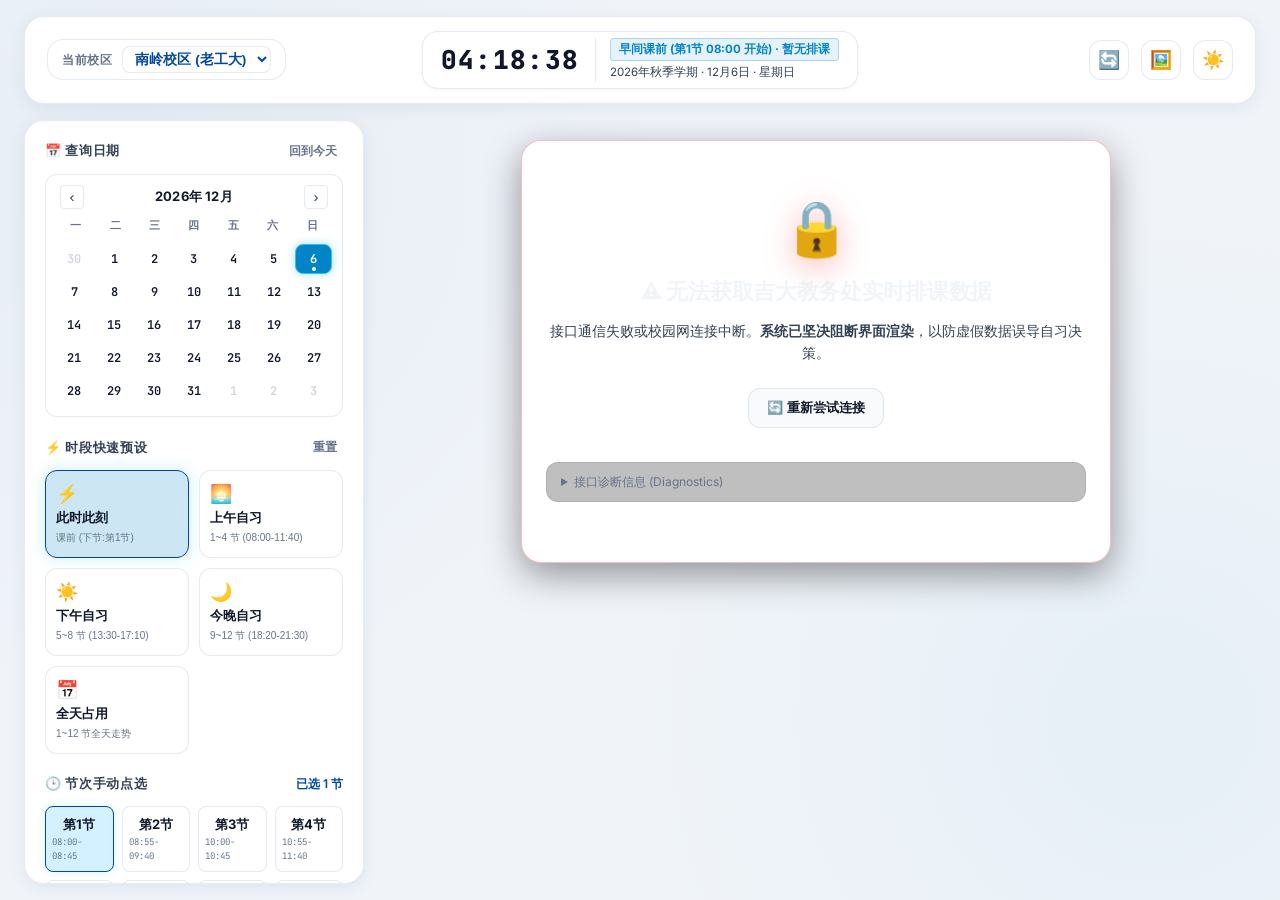
==== dashboard/index.html @ bcf11840 "fix(dashboard): streamline login flow to single action button with cookie preset and auth callback" ====
<!DOCTYPE html>
<html lang="zh-CN">

<head>
  <meta charset="UTF-8">
  <meta name="viewport" content="width=device-width, initial-scale=1.0">
  <title>吉大自习直达仪表盘 - need_more_jlu</title>
  <link rel="stylesheet" href="dashboard.css">
  <link rel="preconnect" href="https://fonts.googleapis.com">
  <link rel="preconnect" href="https://fonts.gstatic.com" crossorigin>
  <link
    href="https://fonts.googleapis.com/css2?family=Inter:wght@400;500;600;700;800&family=JetBrains+Mono:wght@400;600&display=swap"
    rel="stylesheet">
</head>

<body class="theme-light">
  <!-- Dedicated Wallpaper Background Layer for Independent Opacity Control -->
  <div id="wallpaperBgLayer" class="wallpaper-bg-layer" style="display: none;"></div>

  <div id="app" class="dashboard-container">
    <!-- Top Navigation Header: Campus, Time, Sync, Theme -->
    <header class="dash-header">
      <div class="header-left">
        <!-- Dynamic Campus Selector -->
        <div class="campus-selector-box" title="切换查询校区">
          <span class="selector-label">当前校区</span>
          <select id="campusSelect" class="campus-select">
            <option value="02">南岭校区 (工科)</option>
          </select>
        </div>
      </div>

      <!-- Center Cockpit: Enlarged System Time to Seconds -->
      <div class="header-center">
        <div class="time-perception-card" id="timePerceptionCard">
          <div class="time-clock-row">
            <span class="live-clock" id="liveClock">--:--:--</span>
            <div class="time-status-col">
              <div class="current-slot-badge" id="currentSlotBadge">当前节次：--</div>
              <div class="time-sub" id="timeMeta">--</div>
            </div>
          </div>
        </div>
      </div>

      <div class="header-right">
        <button id="syncDataBtn" class="btn-icon" title="重新获取教务处排课数据">
          <span class="sync-icon">🔄</span>
        </button>

        <button id="wallpaperBtn" class="btn-icon" title="自定义仪表盘背景壁纸">
          <span class="wallpaper-icon">🖼️</span>
        </button>

        <button id="themeToggleBtn" class="btn-icon" title="切换深色/浅色模式">
          <span class="theme-icon">☀️</span>
        </button>
      </div>
    </header>

    <!-- Main Workspace Layout -->
    <div class="dash-layout">
      <!-- Left / Top Control Panel: Presets & Filters -->
      <aside class="control-panel">
        <!-- Directly Expanded Inline Calendar (Zero-click popup, direct selection) -->
        <div class="panel-section">
          <div class="section-title-row">
            <span class="section-title">📅 查询日期</span>
            <button class="btn-text" id="calendarTodayBtn">回到今天</button>
          </div>
          <div class="inline-calendar" id="inlineCalendar">
            <div class="cal-nav-row">
              <button class="cal-nav-btn" id="calPrevMonthBtn" title="上一月">‹</button>
              <span class="cal-month-label" id="calMonthLabel">2026年 9月</span>
              <button class="cal-nav-btn" id="calNextMonthBtn" title="下一月">›</button>
            </div>
            <div class="cal-weekdays">
              <span>一</span><span>二</span><span>三</span><span>四</span><span>五</span><span>六</span><span>日</span>
            </div>
            <div class="cal-days-grid" id="calDaysGrid">
              <!-- Dynamically populated 1-click date cells -->
            </div>
          </div>
          <input type="hidden" id="queryDateInput">
        </div>

        <div class="panel-section">
          <div class="section-title-row">
            <span class="section-title">⚡ 时段快速预设</span>
            <button class="btn-text" id="resetFiltersBtn">重置</button>
          </div>
          <div class="preset-grid">
            <button class="preset-btn active" data-preset="now" id="presetNowBtn">
              <span class="p-icon">⚡</span>
              <span class="p-text">此时此刻</span>
              <span class="p-hint" id="presetNowHint">当前节次</span>
            </button>
            <button class="preset-btn" data-preset="morning">
              <span class="p-icon">🌅</span>
              <span class="p-text">上午自习</span>
              <span class="p-hint">1~4 节 (08:00-11:40)</span>
            </button>
            <button class="preset-btn" data-preset="afternoon">
              <span class="p-icon">☀️</span>
              <span class="p-text">下午自习</span>
              <span class="p-hint">5~8 节 (13:30-17:10)</span>
            </button>
            <button class="preset-btn" data-preset="evening">
              <span class="p-icon">🌙</span>
              <span class="p-text">今晚自习</span>
              <span class="p-hint">9~12 节 (18:20-21:30)</span>
            </button>
            <button class="preset-btn" data-preset="all">
              <span class="p-icon">📅</span>
              <span class="p-text">全天占用</span>
              <span class="p-hint">1~12 节全天走势</span>
            </button>
          </div>
        </div>

        <!-- 1~12 Session Multi-Select Matrix -->
        <div class="panel-section">
          <div class="section-title-row">
            <span class="section-title">🕒 节次手动点选</span>
            <span class="section-tip" id="selectedSlotsCount">已选 1 节</span>
          </div>
          <div class="slots-matrix" id="slotsMatrix">
            <!-- Dynamically populated 1~12 slots -->
          </div>
        </div>

        <!-- Filters & Preferences -->
        <div class="panel-section">
          <div class="section-title">🏫 教室类型筛选</div>
          <div class="filter-toggles">
            <label class="toggle-control">
              <input type="checkbox" id="typeSmallToggle" checked>
              <span class="toggle-slider"></span>
              <span class="toggle-label">小教室 (30人以下)</span>
            </label>
            <label class="toggle-control">
              <input type="checkbox" id="typeMediumToggle" checked>
              <span class="toggle-slider"></span>
              <span class="toggle-label">中教室 (30~80人)</span>
            </label>
            <label class="toggle-control">
              <input type="checkbox" id="typeLargeToggle" checked>
              <span class="toggle-slider"></span>
              <span class="toggle-label">大教室 (80人以上)</span>
            </label>
            <label class="toggle-control">
              <input type="checkbox" id="typeSpecialToggle">
              <span class="toggle-slider"></span>
              <span class="toggle-label">特殊教室 (实验室等)</span>
            </label>
          </div>
        </div>

        <!-- Legend -->
        <div class="panel-section legend-section">
          <div class="section-title">🎨 座舱状态图例</div>
          <div class="legend-items">
            <div class="legend-item"><span class="legend-dot status-free"></span> <strong>所选全空 (安心长坐)</strong></div>
            <div class="legend-item"><span class="legend-dot status-partial"></span> <strong>部分空/中途有课 (需留意)</strong>
            </div>
            <div class="legend-item"><span class="legend-dot status-busy"></span> <strong>全占满 (无空位)</strong></div>
            <div class="legend-item"><span class="legend-dot status-closed"></span> <strong>封闭场地/机房</strong></div>
          </div>
        </div>
      </aside>

      <!-- Right Main Content: Macro Overview & Floor Cabin Layout -->
      <main class="main-content">
        <!-- Real Data Loading Panel -->
        <div id="realDataLoadingPanel" class="real-data-loading-panel" style="display: none;">
          <div class="dash-spinner"></div>
          <div class="loading-text-main">正在直连吉大教务处 (cxkxjs.do) 获取实时空闲排课...</div>
          <div class="loading-text-sub">恪守 100% 真实教务源原则 · 绝不使用虚假模拟数据</div>
        </div>

        <!-- Barrier Panel (Shown when unauthenticated or network error) -->
        <div id="realDataBarrierPanel" class="real-data-barrier-panel" style="display: none;">
          <div class="barrier-icon-large">🔒</div>
          <h2 class="barrier-title" id="barrierTitle">未连接至吉大教务服务</h2>
          <p class="barrier-subtitle" id="barrierSubtitle">
            无法拉取教务实时排课。
          </p>

          <!-- WeChat QR Fast Login Box -->
          <div class="barrier-qr-container" id="barrierQrContainer" style="display: none;">
            <div class="qr-card-header">
              <span class="qr-card-badge">⚡ 智慧吉大 · 微信扫码一键登录</span>
            </div>
            <div class="qr-status-indicator" id="qrStatusIndicator">
              <span class="qr-status-dot pulse"></span>
              <span class="qr-status-text" id="qrStatusText">正在等待微信扫码确认... 扫码完成后将自动关闭并刷新仪表盘</span>
            </div>
          </div>

          <div class="barrier-actions-row">
            <button class="btn-login-webvpn" id="btnToggleEmbeddedQr">
              📱 微信扫码一键登录 (扫完自动刷新)
            </button>
            <button class="btn-retry-real-fetch" id="btnRetryRealFetch" style="display: none;">
              🔄 重新尝试连接
            </button>
          </div>
          <div class="barrier-diagnostics-box">
            <details>
              <summary>接口诊断信息 (Diagnostics)</summary>
              <pre id="barrierDiagnosticsText">等待连接...</pre>
            </details>
          </div>
        </div>

        <!-- Real Data Content Area -->
        <div id="realDataContentArea" style="display: none;">
          <!-- Building Macro Overview -->
          <section class="macro-section">
            <div class="macro-header">
              <h2 class="macro-title">🏢 教学楼占用概览</h2>
              <div class="macro-summary" id="macroCampusSummary">正在计算教学楼空闲率...</div>
            </div>
            <div class="building-cards-grid" id="buildingCardsGrid">
              <!-- Dynamically injected building cards -->
            </div>
          </section>

          <!-- Micro Floor Cabin View (Like Movie Theater / Flight Seat Map) -->
          <section class="micro-section">
            <div class="cabin-header">
              <div class="cabin-title-box">
                <h2 class="cabin-title" id="currentBuildingTitle">逸夫楼</h2>
                <span class="cabin-subtitle" id="currentBuildingSub">楼层选座舱位热力图</span>
              </div>
              <div class="cabin-count-badge" id="activeRoomsCountBadge">共 -- 间可用</div>
            </div>

            <!-- Floor by Floor Seat Cabin Grid -->
            <div class="cabin-floors-container" id="cabinFloorsContainer">
              <!-- Dynamically rendered floors from highest down to 1F -->
            </div>
          </section>
        </div>
      </main>
    </div>

    <!-- Live Interactive Tooltip / Detail Modal -->
    <div id="roomHoverCard" class="room-hover-card" style="display: none;">
      <div class="card-arrow"></div>
      <div class="card-inner">
        <div class="card-header">
          <div class="card-room-title" id="hoverRoomName">逸夫 201</div>
          <span class="card-room-badge" id="hoverRoomType">普通教室 · 60座</span>
        </div>
        <div class="card-status-banner" id="hoverStatusBanner">
          <span class="status-icon" id="hoverStatusIcon">🟢</span>
          <span class="status-text" id="hoverStatusText">当前时段空闲</span>
        </div>

        <!-- 1~12 Slots Timeline Hot Bar (Segmented Morning / Afternoon / Evening) -->
        <div class="card-timeline-box">
          <div class="timeline-title">全天排课走势 · 早 (1~4) 午 (5~8) 晚 (9~12)</div>
          <div class="timeline-bar" id="hoverTimelineBar">
            <!-- 12 slot cells -->
          </div>
          <div class="timeline-labels">
            <span>上午 1-4</span>
            <span>下午 5-8</span>
            <span>晚上 9-12</span>
          </div>
        </div>

        <!-- Real Schedule Details Summary -->
        <div class="card-schedule-summary" id="hoverScheduleSummary">
          全天 12 节均空闲无课
        </div>
      </div>
    </div>
    <!-- Data Source & Sync Modal -->
    <div id="syncModal" class="sync-modal-overlay" style="display: none;">
      <div class="sync-modal-card">
        <div class="sync-modal-header">
          <div class="sync-modal-title">🔄 教务系统真实数据源与同步机制</div>
          <button class="btn-close-modal" id="closeSyncModalBtn">✕</button>
        </div>
        <div class="sync-modal-body">
          <div class="sync-status-indicator">
            <span class="sync-status-dot"></span>
            <span class="sync-status-text" id="syncStatusText">当前运行模式：本地高保真自洽数据引擎（南岭全天排课仿真）</span>
          </div>

          <div class="sync-explainer-card">
            <h4>💡 真实排课数据如何获取与落地？</h4>
            <ol class="sync-steps-list">
              <li>
                <strong>数据源头</strong>：吉林大学教务一体化服务平台（金智 EMAP 教学系统 <code>jwapp.jlu.edu.cn/jwapp/sys/kxjas/</code>）；
              </li>
              <li>
                <strong>无感静默获取（推荐）</strong>：学生平时登录过 WebVPN，扩展在后台利用已有的 Cookie 会话，直接向教务处的 <code>queryKxjasByDate.do</code>
                接口拉取本周各楼排课 JSON；
              </li>
              <li>
                <strong>本地持久化离线秒开</strong>：全校课表一周变动极小，数据同步一次后存入 <code>chrome.storage.local</code>，后续使用 <strong>0
                  延迟瞬间直出</strong>，不吃校网带宽；
              </li>
              <li>
                <strong>数据纯白纸黑字高可信</strong>：没有算法黑盒干预，直接根据教务处节次布尔值计算“连坐安全感指数”。
              </li>
            </ol>
          </div>

          <div class="sync-actions-row">
            <button class="btn-sync-action" id="btnTriggerSync">
              ⚡ 尝试连接 WebVPN 教务接口同步
            </button>
            <span class="sync-hint-text">如未登录校园网/WebVPN，系统将自动回退至本地完整仿真库</span>
          </div>
        </div>
      </div>
    </div>

    <!-- Wallpaper Customization Modal -->
    <div id="wallpaperModal" class="sync-modal-overlay" style="display: none;">
      <div class="wallpaper-modal-card">
        <div class="sync-modal-header">
          <div class="sync-modal-title">🖼️ 自定义仪表盘背景壁纸</div>
          <button class="btn-close-modal" id="closeWallpaperModalBtn">✕</button>
        </div>
        <div class="wallpaper-modal-body">
          <div class="wallpaper-modal-tabs">
            <button class="wp-tab-btn active" id="tabBtnLocal" data-tab="local">📁 本地图片</button>
            <button class="wp-tab-btn" id="tabBtnUrl" data-tab="url">🌐 网络图片</button>
            <button class="wp-tab-btn" id="tabBtnPresets" data-tab="presets">🎨 原生预设</button>
          </div>

          <!-- Local Tab -->
          <div class="wp-tab-content" id="wpTabLocal">
            <div class="wp-dropzone" id="wpDropzone">
              <div class="wp-dropzone-inner">
                <span class="wp-dropzone-icon">📷</span>
                <p class="wp-dropzone-title">点击选择本地壁纸图片，或直接拖拽到此处</p>
                <span class="wp-dropzone-hint">支持 JPG、PNG、WEBP 高清本地壁纸（自动本地优化）</span>
              </div>
              <input type="file" id="wpFileInput" accept="image/*" style="display: none;">
            </div>
          </div>

          <!-- URL Tab -->
          <div class="wp-tab-content" id="wpTabUrl" style="display: none;">
            <div class="wp-input-group">
              <input type="text" id="wpUrlInput" class="wp-text-input" placeholder="https://example.com/wallpaper.jpg">
              <button class="btn-secondary" id="btnPreviewUrl">预览</button>
            </div>
            <span class="wp-help-text">支持任意网络高清图片链接</span>
          </div>

          <!-- Presets Tab -->
          <div class="wp-tab-content" id="wpTabPresets" style="display: none;">
            <div class="wp-presets-grid">
              <div class="wp-preset-card active" data-preset="default">
                <div class="wp-preset-thumb preset-default-thumb"></div>
                <div class="wp-preset-name">原生暗夜微光 (默认)</div>
              </div>
              <div class="wp-preset-card" data-preset="light-clean">
                <div class="wp-preset-thumb preset-light-thumb"></div>
                <div class="wp-preset-name">现代素雅浅色</div>
              </div>
              <div class="wp-preset-card" data-preset="jlu-navy">
                <div class="wp-preset-thumb preset-navy-thumb"></div>
                <div class="wp-preset-name">经典吉大深蓝</div>
              </div>
            </div>
          </div>

          <!-- Preview Area -->
          <div class="wp-preview-section" id="wpPreviewSection" style="display: none;">
            <div class="wp-preview-header">
              <span>壁纸预览</span>
              <span class="wp-preview-info" id="wpPreviewInfo"></span>
            </div>
            <div class="wp-preview-container">
              <img id="wpPreviewImg" src="" alt="壁纸预览">
            </div>
          </div>

          <!-- Opacity & Visual Adjustment -->
          <div class="wp-sliders-section">
            <div class="wp-slider-row">
              <div class="wp-slider-label-row">
                <span class="wp-slider-label">🎨 界面面板不透明度</span>
                <span class="wp-slider-val" id="uiOpacityVal">85%</span>
              </div>
              <input type="range" id="uiOpacitySlider" min="20" max="100" step="2" value="85" class="wp-range-slider">
              <div class="wp-slider-hints-row">
                <span>半透明毛玻璃</span>
                <span>完全不透明</span>
              </div>
            </div>

            <div class="wp-slider-row">
              <div class="wp-slider-label-row">
                <span class="wp-slider-label">🖼️ 壁纸透明度 / 浓度</span>
                <span class="wp-slider-val" id="wpOpacityVal">90%</span>
              </div>
              <input type="range" id="wpOpacitySlider" min="10" max="100" step="2" value="90" class="wp-range-slider">
              <div class="wp-slider-hints-row">
                <span>微弱浅显</span>
                <span>清晰浓郁</span>
              </div>
            </div>
          </div>

          <!-- Actions -->
          <div class="wp-modal-actions">
            <button class="btn-text-danger" id="btnClearWallpaper">🗑️ 移除壁纸 (恢复默认)</button>
            <div style="display: flex; gap: 10px;">
              <button class="btn-secondary" id="btnCancelWallpaper">取消</button>
              <button class="btn-primary" id="btnSaveWallpaper">保存并应用</button>
            </div>
          </div>
        </div>
      </div>
    </div>
  </div>

  <script src="dashboard.js"></script>
</body>

</html>
---- dashboard/dashboard.css ----
/* ==========================================================================
   need_more_jlu - Study Classroom Dashboard Stylesheet
   Modern Glassmorphism, Space Cabin Visualization & Micro-Animations
   ========================================================================== */

:root {
  /* Color Tokens - Dark Mode (Default) */
  --bg-primary: #0b0f17;
  --bg-secondary: #131b2e;
  --bg-surface: rgba(23, 33, 56, 0.7);
  --bg-surface-hover: rgba(32, 45, 75, 0.85);
  --bg-panel: rgba(18, 26, 43, 0.85);
  
  --ui-opacity: 0.85;
  --wp-opacity: 0.90;

  --border-subtle: rgba(255, 255, 255, 0.08);
  --border-focus: #38bdf8;
  --border-glow: rgba(56, 189, 248, 0.35);

  --text-primary: #f1f5f9;
  --text-secondary: #94a3b8;
  --text-muted: #64748b;
  --text-highlight: #38bdf8;

  /* State Colors */
  --color-free: #10b981;        /* 🟢 Full free / safe */
  --color-free-bg: rgba(16, 185, 129, 0.15);
  --color-free-border: rgba(16, 185, 129, 0.4);
  --color-free-glow: rgba(16, 185, 129, 0.3);

  --color-partial: #f59e0b;     /* 🟡 Partially free / upcoming class */
  --color-partial-bg: rgba(245, 158, 11, 0.15);
  --color-partial-border: rgba(245, 158, 11, 0.45);
  --color-partial-glow: rgba(245, 158, 11, 0.3);

  --color-busy: #ef4444;        /* 🔴 Fully occupied */
  --color-busy-bg: rgba(239, 68, 68, 0.12);
  --color-busy-border: rgba(239, 68, 68, 0.35);

  --color-closed: #64748b;      /* ⚪ Closed / server room / lab */
  --color-closed-bg: rgba(100, 116, 139, 0.1);
  --color-closed-border: rgba(100, 116, 139, 0.25);

  --accent-cyan: #06b6d4;
  --accent-blue: #3b82f6;
  --accent-purple: #8b5cf6;
  --accent-gradient: linear-gradient(135deg, #0284c7 0%, #38bdf8 50%, #818cf8 100%);

  --radius-sm: 8px;
  --radius-md: 12px;
  --radius-lg: 16px;
  --radius-xl: 20px;

  --shadow-sm: 0 2px 8px rgba(0, 0, 0, 0.2);
  --shadow-md: 0 8px 24px rgba(0, 0, 0, 0.35);
  --shadow-glow: 0 0 20px var(--border-glow);

  --transition-fast: 0.18s cubic-bezier(0.4, 0, 0.2, 1);
  --transition-normal: 0.25s cubic-bezier(0.4, 0, 0.2, 1);
}

/* Light Mode Overrides (JLU Signature White & Blue Palette) */
body.theme-light {
  --bg-primary: #f0f4f9;
  --bg-secondary: #e2e8f0;
  --bg-surface: #ffffff;
  --bg-surface-hover: #f8fafc;
  --bg-panel: #ffffff;

  --border-subtle: rgba(0, 59, 122, 0.1);
  --border-focus: #00479d;
  --border-glow: rgba(0, 71, 157, 0.25);

  --text-primary: #0f172a;
  --text-secondary: #334155;
  --text-muted: #64748b;
  --text-highlight: #00479d;

  --color-free: #059669;
  --color-free-bg: #ecfdf5;
  --color-free-border: #a7f3d0;
  --color-free-glow: rgba(16, 185, 129, 0.2);

  --color-partial: #d97706;
  --color-partial-bg: #fffbeb;
  --color-partial-border: #fde68a;
  --color-partial-glow: rgba(245, 158, 11, 0.2);

  --color-busy: #dc2626;
  --color-busy-bg: #fef2f2;
  --color-busy-border: #fecaca;

  --color-closed: #64748b;
  --color-closed-bg: #f1f5f9;
  --color-closed-border: #cbd5e1;

  --shadow-sm: 0 1px 3px rgba(0, 59, 122, 0.05);
  --shadow-md: 0 4px 16px rgba(0, 59, 122, 0.08);

  background-image: 
    radial-gradient(circle at 10% 20%, rgba(0, 71, 157, 0.04) 0%, transparent 40%),
    radial-gradient(circle at 90% 80%, rgba(2, 132, 199, 0.04) 0%, transparent 40%);
}

/* Base Styles */
* {
  box-sizing: border-box;
  margin: 0;
  padding: 0;
}

body {
  font-family: 'Inter', -apple-system, BlinkMacSystemFont, "Segoe UI", Roboto, "Helvetica Neue", sans-serif;
  background-color: var(--bg-primary);
  color: var(--text-primary);
  line-height: 1.5;
  min-height: 100vh;
  overflow-x: hidden;
  background-image: 
    radial-gradient(circle at 10% 20%, rgba(56, 189, 248, 0.05) 0%, transparent 40%),
    radial-gradient(circle at 90% 80%, rgba(139, 92, 246, 0.05) 0%, transparent 40%);
  background-attachment: fixed;
}

/* App Container */
.dashboard-container {
  max-width: 1720px;
  margin: 0 auto;
  padding: 16px 24px;
  display: flex;
  flex-direction: column;
  gap: 16px;
  height: 100vh;
  overflow: hidden;
}

/* ==========================================================================
   Header Section
   ========================================================================== */
.dash-header {
  display: flex;
  justify-content: space-between;
  align-items: center;
  padding: 14px 22px;
  background: var(--bg-panel);
  backdrop-filter: blur(16px);
  -webkit-backdrop-filter: blur(16px);
  border: 1px solid var(--border-subtle);
  border-radius: var(--radius-xl);
  box-shadow: var(--shadow-md);
  flex-shrink: 0;
  z-index: 100;
}

.header-left {
  display: flex;
  align-items: center;
  gap: 28px;
  flex-wrap: wrap;
}

.brand-badge {
  display: flex;
  align-items: center;
  gap: 14px;
}

.brand-logo {
  font-size: 26px;
  padding: 10px 14px;
  background: var(--bg-surface);
  border: 1px solid var(--border-subtle);
  border-radius: var(--radius-md);
  box-shadow: var(--shadow-sm);
}

.brand-title {
  font-size: 20px;
  font-weight: 800;
  letter-spacing: -0.02em;
  background: var(--accent-gradient);
  -webkit-background-clip: text;
  -webkit-text-fill-color: transparent;
}

.brand-subtitle {
  display: block;
  font-size: 12px;
  color: var(--text-muted);
  font-weight: 500;
  margin-top: 2px;
}

/* Campus Selector Box */
.campus-selector-box {
  display: flex;
  align-items: center;
  gap: 10px;
  background: var(--bg-surface);
  padding: 6px 14px;
  border-radius: var(--radius-lg);
  border: 1px solid var(--border-subtle);
}

.selector-label {
  font-size: 12px;
  font-weight: 600;
  color: var(--text-muted);
  text-transform: uppercase;
  letter-spacing: 0.05em;
}

.dash-select {
  background: transparent;
  border: none;
  color: var(--text-primary);
  font-size: 14px;
  font-weight: 600;
  outline: none;
  cursor: pointer;
  padding: 4px 6px;
}

.dash-select option {
  background: var(--bg-secondary);
  color: var(--text-primary);
}

.campus-select {
  background: var(--bg-surface);
  border: 1px solid var(--border-subtle);
  border-radius: var(--radius-sm);
  color: var(--text-highlight);
  font-size: 13.5px;
  font-weight: 700;
  outline: none;
  cursor: pointer;
  padding: 4px 8px;
}

.campus-select option {
  background: var(--bg-panel);
  color: var(--text-primary);
  font-weight: 500;
}

.memory-tag {
  font-size: 11px;
  font-weight: 600;
  background: rgba(16, 185, 129, 0.2);
  color: var(--color-free);
  padding: 2px 8px;
  border-radius: 20px;
  border: 1px solid var(--color-free-border);
}

.header-left {
  display: flex;
  align-items: center;
  gap: 16px;
  flex: 1;
  justify-content: flex-start;
}

.header-center {
  display: flex;
  align-items: center;
  justify-content: center;
  flex: 2;
}

.header-right {
  display: flex;
  align-items: center;
  justify-content: flex-end;
  gap: 12px;
  flex: 1;
}

/* Enlarged Center Clock & Time Cockpit */
.time-perception-card {
  display: flex;
  align-items: center;
  justify-content: center;
  padding: 6px 18px;
  background: var(--bg-surface);
  border: 1px solid var(--border-subtle);
  border-radius: var(--radius-lg);
  box-shadow: var(--shadow-sm);
  transition: var(--transition-fast);
}

.time-clock-row {
  display: flex;
  align-items: center;
  gap: 16px;
}

.live-clock {
  font-family: 'JetBrains Mono', monospace;
  font-size: 26px;
  font-weight: 800;
  color: var(--text-primary);
  letter-spacing: 0.05em;
  line-height: 1;
  font-variant-numeric: tabular-nums;
  text-shadow: 0 1px 3px rgba(0, 0, 0, 0.15);
}

body.theme-light .live-clock {
  color: #0f172a;
  text-shadow: none;
}

.time-status-col {
  display: flex;
  flex-direction: column;
  justify-content: center;
  gap: 3px;
  border-left: 1px solid var(--border-subtle);
  padding-left: 14px;
}

.time-sub {
  font-size: 11.5px;
  color: var(--text-secondary);
  white-space: nowrap;
}

.current-slot-badge {
  font-size: 11.5px;
  font-weight: 700;
  color: var(--accent-cyan);
  background: rgba(6, 182, 212, 0.12);
  padding: 2px 8px;
  border-radius: 4px;
  border: 1px solid rgba(6, 182, 212, 0.25);
  white-space: nowrap;
  display: inline-block;
}

body.theme-light .current-slot-badge {
  color: #0284c7;
  background: rgba(2, 132, 199, 0.10);
  border-color: rgba(2, 132, 199, 0.25);
}

.btn-icon {
  background: var(--bg-surface);
  border: 1px solid var(--border-subtle);
  color: var(--text-primary);
  width: 40px;
  height: 40px;
  border-radius: var(--radius-md);
  display: flex;
  align-items: center;
  justify-content: center;
  cursor: pointer;
  font-size: 18px;
  transition: var(--transition-fast);
}

.btn-icon:hover {
  background: var(--bg-surface-hover);
  border-color: var(--border-focus);
  transform: translateY(-1px);
}

@media (max-width: 960px) {
  .dash-header {
    flex-wrap: wrap;
    gap: 12px;
  }
  .header-center {
    order: 3;
    width: 100%;
    flex: none;
  }
  .header-left,
  .header-right {
    flex: 1;
  }
}

/* ==========================================================================
   Dashboard Main Workspace Layout
   ========================================================================== */
.dash-layout {
  display: grid;
  grid-template-columns: 340px 1fr;
  gap: 20px;
  align-items: stretch;
  flex: 1;
  min-height: 0; /* Crucial: allows child containers to scroll */
}

@media (max-width: 1180px) {
  .dashboard-container {
    height: auto;
    overflow: visible;
  }
  .dash-layout {
    grid-template-columns: 1fr;
    height: auto;
  }
  .control-panel,
  .main-content {
    height: auto !important;
    overflow-y: visible !important;
  }
}

/* Control Panel (Left Sidebar) - Independent Scrolling */
.control-panel {
  background: var(--bg-panel);
  backdrop-filter: blur(16px);
  -webkit-backdrop-filter: blur(16px);
  border: 1px solid var(--border-subtle);
  border-radius: var(--radius-xl);
  padding: 20px;
  display: flex;
  flex-direction: column;
  gap: 20px;
  box-shadow: var(--shadow-md);
  height: 100%;
  overflow-y: auto;
}

/* Main Content Area - Independent Scrolling */
.main-content {
  height: 100%;
  overflow-y: auto;
  padding-right: 8px;
}

.panel-section {
  display: flex;
  flex-direction: column;
  gap: 12px;
}

.section-title-row {
  display: flex;
  justify-content: space-between;
  align-items: center;
}

.section-title {
  font-size: 13px;
  font-weight: 700;
  color: var(--text-secondary);
  text-transform: uppercase;
  letter-spacing: 0.05em;
}

.section-tip {
  font-size: 12px;
  color: var(--text-highlight);
  font-weight: 600;
}

.btn-text {
  background: transparent;
  border: none;
  color: var(--text-muted);
  font-size: 12px;
  font-weight: 600;
  cursor: pointer;
  padding: 2px 6px;
  border-radius: 4px;
}

.btn-text:hover {
  color: var(--text-primary);
  background: var(--bg-surface);
}

/* Directly Expanded Inline Calendar */
.inline-calendar {
  background: var(--bg-surface);
  border: 1px solid var(--border-subtle);
  border-radius: var(--radius-md);
  padding: 10px;
  display: flex;
  flex-direction: column;
  gap: 8px;
}

.cal-nav-row {
  display: flex;
  justify-content: space-between;
  align-items: center;
  padding: 0 4px;
}

.cal-month-label {
  font-size: 13px;
  font-weight: 700;
  color: var(--text-primary);
  letter-spacing: 0.2px;
}

.cal-nav-btn {
  background: transparent;
  border: 1px solid var(--border-subtle);
  color: var(--text-secondary);
  width: 24px;
  height: 24px;
  border-radius: 4px;
  display: flex;
  align-items: center;
  justify-content: center;
  cursor: pointer;
  font-size: 15px;
  line-height: 1;
  transition: var(--transition-fast);
}

.cal-nav-btn:hover {
  background: var(--bg-surface-hover);
  color: var(--text-primary);
  border-color: var(--border-focus);
}

.cal-weekdays {
  display: grid;
  grid-template-columns: repeat(7, 1fr);
  text-align: center;
  font-size: 11px;
  font-weight: 600;
  color: var(--text-muted);
  padding-bottom: 2px;
  border-bottom: 1px solid rgba(255, 255, 255, 0.05);
}

.cal-days-grid {
  display: grid;
  grid-template-columns: repeat(7, 1fr);
  gap: 3px;
}

.cal-day-cell {
  height: 30px;
  display: flex;
  align-items: center;
  justify-content: center;
  font-size: 12px;
  font-family: 'JetBrains Mono', monospace;
  font-weight: 600;
  border-radius: var(--radius-sm);
  color: var(--text-primary);
  cursor: pointer;
  transition: var(--transition-fast);
  border: 1px solid transparent;
  position: relative;
}

.cal-day-cell:hover {
  background: var(--bg-surface-hover);
  border-color: rgba(56, 189, 248, 0.4);
}

.cal-day-cell.other-month {
  color: var(--text-muted);
  opacity: 0.3;
}

.cal-day-cell.today {
  border-color: #38bdf8;
  font-weight: 700;
}

.cal-day-cell.today::after {
  content: '';
  position: absolute;
  bottom: 2px;
  width: 4px;
  height: 4px;
  background: #38bdf8;
  border-radius: 50%;
}

.cal-day-cell.active {
  background: #0284c7 !important;
  color: #ffffff !important;
  border-color: #38bdf8 !important;
  box-shadow: 0 0 10px rgba(56, 189, 248, 0.45);
  font-weight: 700;
}

.cal-day-cell.active::after {
  background: #ffffff;
}

/* Preset Buttons Grid */
.preset-grid {
  display: grid;
  grid-template-columns: 1fr 1fr;
  gap: 10px;
}

.preset-btn {
  background: var(--bg-surface);
  border: 1px solid var(--border-subtle);
  border-radius: var(--radius-md);
  padding: 12px 10px;
  display: flex;
  flex-direction: column;
  align-items: flex-start;
  gap: 4px;
  cursor: pointer;
  transition: var(--transition-fast);
  text-align: left;
}

.preset-btn:hover {
  background: var(--bg-surface-hover);
  border-color: rgba(56, 189, 248, 0.4);
  transform: translateY(-2px);
}

.preset-btn.active {
  background: rgba(2, 132, 199, 0.2);
  border-color: var(--border-focus);
  box-shadow: 0 0 16px rgba(56, 189, 248, 0.25);
}

.p-icon {
  font-size: 18px;
}

.p-text {
  font-size: 13px;
  font-weight: 700;
  color: var(--text-primary);
}

.p-hint {
  font-size: 10px;
  color: var(--text-muted);
  font-weight: 500;
}

/* 1~12 Slots Matrix */
.slots-matrix {
  display: grid;
  grid-template-columns: repeat(4, 1fr);
  gap: 8px;
}

.slot-capsule {
  background: var(--bg-surface);
  border: 1px solid var(--border-subtle);
  border-radius: var(--radius-sm);
  padding: 8px 6px;
  display: flex;
  flex-direction: column;
  align-items: center;
  cursor: pointer;
  transition: var(--transition-fast);
  user-select: none;
}

.slot-capsule:hover {
  border-color: var(--border-focus);
  background: var(--bg-surface-hover);
}

.slot-capsule.active {
  background: rgba(56, 189, 248, 0.22);
  border-color: var(--border-focus);
  box-shadow: 0 0 10px rgba(56, 189, 248, 0.2);
}

.slot-number {
  font-size: 13px;
  font-weight: 700;
  color: var(--text-primary);
}

.slot-time {
  font-family: 'JetBrains Mono', monospace;
  font-size: 9px;
  color: var(--text-muted);
  margin-top: 2px;
}

/* Filter Toggles */
.filter-toggles {
  display: flex;
  flex-direction: column;
  gap: 10px;
}

.toggle-control {
  display: flex;
  align-items: center;
  gap: 12px;
  cursor: pointer;
  padding: 8px 10px;
  background: var(--bg-surface);
  border: 1px solid var(--border-subtle);
  border-radius: var(--radius-md);
  transition: var(--transition-fast);
}

.toggle-control:hover {
  background: var(--bg-surface-hover);
}

.toggle-control input {
  display: none;
}

.toggle-slider {
  position: relative;
  width: 38px;
  height: 20px;
  background-color: rgba(100, 116, 139, 0.4);
  border-radius: 20px;
  transition: var(--transition-fast);
  flex-shrink: 0;
}

.toggle-slider::before {
  content: "";
  position: absolute;
  width: 14px;
  height: 14px;
  left: 3px;
  top: 3px;
  background-color: white;
  border-radius: 50%;
  transition: var(--transition-fast);
}

.toggle-control input:checked + .toggle-slider {
  background-color: var(--accent-cyan);
}

.toggle-control input:checked + .toggle-slider::before {
  transform: translateX(18px);
}

.toggle-label {
  font-size: 12px;
  font-weight: 600;
  color: var(--text-secondary);
}

/* Legend Section */
.legend-items {
  display: flex;
  flex-direction: column;
  gap: 8px;
  background: var(--bg-surface);
  padding: 12px;
  border-radius: var(--radius-md);
  border: 1px solid var(--border-subtle);
}

.legend-item {
  display: flex;
  align-items: center;
  gap: 10px;
  font-size: 12px;
  color: var(--text-secondary);
}

.legend-dot {
  width: 10px;
  height: 10px;
  border-radius: 50%;
  flex-shrink: 0;
}

.legend-dot.status-free {
  background: var(--color-free);
  box-shadow: 0 0 8px var(--color-free-glow);
}

.legend-dot.status-partial {
  background: var(--color-partial);
  box-shadow: 0 0 8px var(--color-partial-glow);
}

.legend-dot.status-busy {
  background: var(--color-busy);
}

.legend-dot.status-closed {
  background: var(--color-closed);
}

/* ==========================================================================
   Main Right Area: Macro Overview & Cabin Layout
   ========================================================================== */
.main-content {
  display: flex;
  flex-direction: column;
  gap: 26px;
}

/* Section 1: Macro Building Overview */
.macro-section {
  background: var(--bg-panel);
  backdrop-filter: blur(16px);
  -webkit-backdrop-filter: blur(16px);
  border: 1px solid var(--border-subtle);
  border-radius: var(--radius-xl);
  padding: 22px 26px;
  box-shadow: var(--shadow-md);
}

.macro-header {
  display: flex;
  justify-content: space-between;
  align-items: center;
  margin-bottom: 18px;
  flex-wrap: wrap;
  gap: 10px;
}

.macro-title {
  font-size: 16px;
  font-weight: 700;
  color: var(--text-primary);
  display: flex;
  align-items: center;
  gap: 8px;
}

.macro-summary {
  font-size: 13px;
  color: var(--text-muted);
  font-weight: 500;
}

.building-cards-grid {
  display: grid;
  grid-template-columns: repeat(auto-fill, minmax(220px, 1fr));
  gap: 14px;
}

.bldg-card {
  background: var(--bg-surface);
  border: 1px solid var(--border-subtle);
  border-radius: var(--radius-lg);
  padding: 16px;
  cursor: pointer;
  transition: var(--transition-normal);
  display: flex;
  flex-direction: column;
  gap: 12px;
  position: relative;
  overflow: hidden;
}

.bldg-card:hover {
  background: var(--bg-surface-hover);
  border-color: rgba(56, 189, 248, 0.4);
  transform: translateY(-2px);
  box-shadow: var(--shadow-glow);
}

.bldg-card.selected {
  border-color: var(--border-focus);
  background: rgba(2, 132, 199, 0.15);
  box-shadow: 0 0 20px rgba(56, 189, 248, 0.25);
}

.bldg-card-header {
  display: flex;
  justify-content: space-between;
  align-items: flex-start;
}

.bldg-name {
  font-size: 15px;
  font-weight: 700;
  color: var(--text-primary);
}

.bldg-floors-tag {
  font-size: 10px;
  font-weight: 600;
  color: var(--text-muted);
  background: rgba(255, 255, 255, 0.06);
  padding: 2px 6px;
  border-radius: 4px;
}

.bldg-stats-row {
  display: flex;
  justify-content: space-between;
  align-items: flex-end;
}

.bldg-free-count {
  font-size: 22px;
  font-weight: 800;
  color: var(--color-free);
  line-height: 1;
}

.bldg-free-count small {
  font-size: 12px;
  font-weight: 500;
  color: var(--text-muted);
  margin-left: 2px;
}

.bldg-percentage-ring {
  font-family: 'JetBrains Mono', monospace;
  font-size: 13px;
  font-weight: 700;
  color: var(--text-highlight);
}

/* Progress bar inside building card */
.bldg-progress-bar {
  height: 6px;
  background: rgba(255, 255, 255, 0.08);
  border-radius: 3px;
  overflow: hidden;
}

.bldg-progress-fill {
  height: 100%;
  background: var(--color-free);
  border-radius: 3px;
  transition: width 0.4s ease;
}

/* ==========================================================================
   Section 2: Micro Floor Cabin Layout (Movie Theater / Plane Cabin Map)
   ========================================================================== */
.micro-section {
  background: var(--bg-panel);
  backdrop-filter: blur(16px);
  -webkit-backdrop-filter: blur(16px);
  border: 1px solid var(--border-subtle);
  border-radius: var(--radius-xl);
  padding: 24px;
  box-shadow: var(--shadow-md);
  display: flex;
  flex-direction: column;
  gap: 22px;
}

.cabin-header {
  display: flex;
  justify-content: space-between;
  align-items: center;
  border-bottom: 1px solid var(--border-subtle);
  padding-bottom: 16px;
  flex-wrap: wrap;
  gap: 12px;
}

.cabin-title {
  font-size: 20px;
  font-weight: 800;
  color: var(--text-primary);
  display: flex;
  align-items: center;
  gap: 10px;
}

.cabin-subtitle {
  font-size: 12px;
  color: var(--text-muted);
  font-weight: 500;
}

.view-pill-group {
  display: flex;
  gap: 6px;
  background: var(--bg-surface);
  padding: 4px;
  border-radius: var(--radius-lg);
  border: 1px solid var(--border-subtle);
}

.pill-btn {
  background: transparent;
  border: none;
  padding: 6px 14px;
  border-radius: var(--radius-md);
  font-size: 12px;
  font-weight: 600;
  color: var(--text-secondary);
  cursor: pointer;
  transition: var(--transition-fast);
}

.pill-btn.active {
  background: var(--text-highlight);
  color: #0b0f17;
  font-weight: 700;
}

/* Floors Container */
.cabin-floors-container {
  display: flex;
  flex-direction: column;
  gap: 20px;
}

/* Floor Row */
.floor-row {
  background: var(--bg-surface);
  border: 1px solid var(--border-subtle);
  border-radius: var(--radius-lg);
  padding: 16px 20px;
  display: flex;
  gap: 22px;
  align-items: stretch;
  transition: var(--transition-fast);
}

.floor-row:hover {
  border-color: rgba(255, 255, 255, 0.14);
}

.floor-badge-column {
  display: flex;
  flex-direction: column;
  justify-content: center;
  align-items: center;
  width: 56px;
  border-right: 1px dashed var(--border-subtle);
  padding-right: 18px;
  flex-shrink: 0;
}

.floor-num {
  font-size: 22px;
  font-weight: 800;
  font-family: 'JetBrains Mono', monospace;
  color: var(--text-highlight);
  line-height: 1;
}

.floor-desc {
  font-size: 10px;
  font-weight: 600;
  color: var(--text-muted);
  margin-top: 4px;
  white-space: nowrap;
}

/* Room Seats Grid inside Floor */
.floor-rooms-grid {
  display: flex;
  flex-wrap: wrap;
  gap: 12px;
  align-items: flex-start;
  flex: 1;
}

/* Room Cabin Cell (Area dynamically scales with capacity: 15~400 seats) */
.room-cabin-cell {
  position: relative;
  border-radius: var(--radius-md);
  padding: 10px 12px;
  cursor: pointer;
  display: flex;
  flex-direction: column;
  justify-content: space-between;
  gap: 6px;
  transition: var(--transition-normal);
  user-select: none;
  border: 1px solid transparent;
  flex-shrink: 0;
  box-sizing: border-box;
}

.room-cabin-cell:hover {
  transform: translateY(-3px) scale(1.02);
  z-index: 10;
}

/* Tiered Fixed Sizes: Small (100px), Medium (150px = 1.5x Small), Large (300px = 2x Medium) */
.room-cabin-cell.type-small {
  width: 100px;
  min-height: 72px;
}

.room-cabin-cell.type-medium {
  width: 150px;
  min-height: 72px;
}

.room-cabin-cell.type-large {
  width: 300px;
  min-height: 72px;
}

.room-cabin-cell.type-special {
  width: 150px;
  min-height: 72px;
  border-style: dashed;
}

/* Statuses */
.room-cabin-cell.status-free {
  background: var(--color-free-bg);
  border-color: var(--color-free-border);
}

.room-cabin-cell.status-free:hover {
  box-shadow: 0 0 16px var(--color-free-glow);
}

.room-cabin-cell.status-partial {
  background: var(--color-partial-bg);
  border-color: var(--color-partial-border);
}

.room-cabin-cell.status-partial:hover {
  box-shadow: 0 0 16px var(--color-partial-glow);
}

.room-cabin-cell.status-busy {
  background: var(--color-busy-bg);
  border-color: var(--color-busy-border);
  opacity: 0.75;
}

.room-cabin-cell.status-closed {
  background: var(--color-closed-bg);
  border-color: var(--color-closed-border);
  opacity: 0.45;
  filter: grayscale(80%);
}

.room-top-info {
  display: flex;
  justify-content: space-between;
  align-items: center;
  gap: 6px;
}

.room-name-text {
  font-size: 13px;
  font-weight: 700;
  color: var(--text-primary);
  line-height: 1.25;
  word-break: break-word;
}

.room-type-icon {
  font-size: 13px;
}

.room-bottom-info {
  display: flex;
  justify-content: space-between;
  align-items: center;
  font-size: 10px;
  font-weight: 600;
}

.room-capacity {
  color: var(--text-muted);
}

.consecutive-pill {
  font-size: 10px;
  font-weight: 700;
  padding: 1px 6px;
  border-radius: 4px;
}

.consecutive-pill.safe {
  background: var(--color-free);
  color: #0b0f17;
}

.consecutive-pill.warn {
  background: var(--color-partial);
  color: #0b0f17;
}

.consecutive-pill.busy {
  background: rgba(255, 255, 255, 0.1);
  color: var(--text-muted);
}

/* ==========================================================================
   Room Hover Tooltip Card (Theme Responsive & Segmented Slots)
   ========================================================================== */
.room-hover-card {
  position: absolute;
  width: 330px;
  background: rgba(15, 23, 42, 0.95);
  backdrop-filter: blur(20px);
  -webkit-backdrop-filter: blur(20px);
  border: 1px solid rgba(56, 189, 248, 0.4);
  border-radius: var(--radius-lg);
  box-shadow: 0 16px 40px rgba(0, 0, 0, 0.6), 0 0 24px rgba(56, 189, 248, 0.25);
  z-index: 1000;
  pointer-events: none;
  animation: card-pop 0.18s cubic-bezier(0.175, 0.885, 0.32, 1.275);
}

/* Light Theme Adaptation for Hover Card */
body.theme-light .room-hover-card {
  background: rgba(255, 255, 255, 0.96);
  border: 1px solid rgba(0, 71, 157, 0.28);
  box-shadow: 0 14px 36px rgba(0, 59, 122, 0.16), 0 2px 8px rgba(0, 0, 0, 0.05);
}

body.theme-light .card-room-title {
  color: #0f172a;
}

body.theme-light .card-schedule-summary {
  color: #334155;
}

body.theme-light .timeline-title {
  color: #64748b;
}

body.theme-light .timeline-bar {
  background: #e2e8f0;
}

@keyframes card-pop {
  from { opacity: 0; transform: scale(0.94) translateY(4px); }
  to { opacity: 1; transform: scale(1) translateY(0); }
}

.card-inner {
  padding: 16px;
  display: flex;
  flex-direction: column;
  gap: 12px;
}

.card-header {
  display: flex;
  justify-content: space-between;
  align-items: center;
}

.card-room-title {
  font-size: 16px;
  font-weight: 800;
  color: var(--text-primary);
}

.card-room-badge {
  font-size: 11px;
  font-weight: 600;
  color: var(--accent-cyan);
  background: rgba(6, 182, 212, 0.15);
  padding: 2px 8px;
  border-radius: 4px;
}

.card-status-banner {
  display: flex;
  align-items: flex-start;
  gap: 8px;
  background: rgba(16, 185, 129, 0.15);
  border: 1px solid var(--color-free-border);
  padding: 8px 10px;
  border-radius: var(--radius-sm);
  font-size: 12px;
  font-weight: 700;
  color: #34d399;
  line-height: 1.4;
}

.card-status-banner.warn {
  background: rgba(245, 158, 11, 0.15);
  border-color: var(--color-partial-border);
  color: #fbbf24;
}

.card-status-banner.busy {
  background: rgba(239, 68, 68, 0.15);
  border-color: var(--color-busy-border);
  color: #f87171;
}

/* Timeline Hot Bar with Morning / Afternoon / Evening Segments */
.card-timeline-box {
  display: flex;
  flex-direction: column;
  gap: 6px;
}

.timeline-title {
  font-size: 11px;
  font-weight: 600;
  color: var(--text-muted);
}

.timeline-bar {
  display: flex;
  align-items: stretch;
  gap: 3px;
  height: 26px;
  background: rgba(0, 0, 0, 0.3);
  padding: 3px;
  border-radius: 6px;
}

.timeline-slot-dot {
  flex: 1;
  border-radius: 3px;
  display: flex;
  align-items: center;
  justify-content: center;
  font-size: 10px;
  font-family: 'JetBrains Mono', monospace;
  font-weight: 700;
  color: #0b0f17;
  transition: transform 0.15s ease;
}

/* Isolate every 4 slots (after slot 4 and slot 8) to separate Morning, Afternoon, Evening */
.timeline-slot-dot:nth-child(4),
.timeline-slot-dot:nth-child(8) {
  margin-right: 9px;
  position: relative;
}

.timeline-slot-dot:nth-child(4)::after,
.timeline-slot-dot:nth-child(8)::after {
  content: '';
  position: absolute;
  right: -5px;
  top: 3px;
  bottom: 3px;
  width: 1px;
  background: rgba(255, 255, 255, 0.18);
}

body.theme-light .timeline-slot-dot:nth-child(4)::after,
body.theme-light .timeline-slot-dot:nth-child(8)::after {
  background: rgba(0, 0, 0, 0.15);
}

.timeline-slot-dot.free {
  background: var(--color-free);
}

.timeline-slot-dot.busy {
  background: var(--color-busy);
  color: rgba(255, 255, 255, 0.85);
}

.timeline-labels {
  display: flex;
  justify-content: space-between;
  font-size: 9px;
  color: var(--text-muted);
  font-family: 'JetBrains Mono', monospace;
}

/* Real Schedule Summary */
.card-schedule-summary {
  font-size: 11px;
  color: var(--text-secondary);
  line-height: 1.5;
  background: rgba(255, 255, 255, 0.04);
  padding: 8px 10px;
  border-radius: var(--radius-sm);
  border: 1px solid var(--border-subtle);
}

.cabin-count-badge {
  font-size: 12px;
  font-weight: 600;
  color: #38bdf8;
  background: rgba(56, 189, 248, 0.12);
  border: 1px solid rgba(56, 189, 248, 0.3);
  padding: 4px 10px;
  border-radius: 999px;
}

/* ==========================================================================
   Sync Modal & Data Source Dialog
   ========================================================================== */
.sync-modal-overlay {
  position: fixed;
  top: 0;
  left: 0;
  width: 100%;
  height: 100%;
  background: rgba(11, 15, 23, 0.75);
  backdrop-filter: blur(8px);
  -webkit-backdrop-filter: blur(8px);
  z-index: 9999;
  display: flex;
  align-items: center;
  justify-content: center;
  padding: 20px;
}

.sync-modal-card {
  background: var(--bg-panel);
  border: 1px solid var(--border-focus);
  border-radius: var(--radius-xl);
  max-width: 600px;
  width: 100%;
  box-shadow: 0 20px 50px rgba(0, 0, 0, 0.6), 0 0 30px var(--border-glow);
  overflow: hidden;
  animation: card-pop 0.2s ease-out;
}

.sync-modal-header {
  display: flex;
  justify-content: space-between;
  align-items: center;
  padding: 18px 24px;
  border-bottom: 1px solid var(--border-subtle);
  background: var(--bg-surface);
}

.sync-modal-title {
  font-size: 16px;
  font-weight: 800;
  color: var(--text-primary);
}

.btn-close-modal {
  background: transparent;
  border: none;
  color: var(--text-muted);
  font-size: 18px;
  cursor: pointer;
  padding: 4px;
  border-radius: 4px;
}

.btn-close-modal:hover {
  color: var(--text-primary);
  background: rgba(255, 255, 255, 0.1);
}

.sync-modal-body {
  padding: 24px;
  display: flex;
  flex-direction: column;
  gap: 18px;
}

.sync-status-indicator {
  display: flex;
  align-items: center;
  gap: 10px;
  padding: 10px 14px;
  background: rgba(16, 185, 129, 0.12);
  border: 1px solid var(--color-free-border);
  border-radius: var(--radius-md);
  font-size: 12px;
  font-weight: 600;
  color: #34d399;
}

.sync-status-dot {
  width: 8px;
  height: 8px;
  background: var(--color-free);
  border-radius: 50%;
  box-shadow: 0 0 8px var(--color-free);
}

.sync-explainer-card {
  background: var(--bg-surface);
  border: 1px solid var(--border-subtle);
  border-radius: var(--radius-lg);
  padding: 16px;
  font-size: 13px;
  color: var(--text-secondary);
  line-height: 1.6;
}

.sync-explainer-card h4 {
  font-size: 14px;
  font-weight: 700;
  color: var(--text-highlight);
  margin-bottom: 10px;
}

.sync-steps-list {
  padding-left: 20px;
  display: flex;
  flex-direction: column;
  gap: 8px;
}

.sync-steps-list code {
  background: rgba(0, 0, 0, 0.3);
  padding: 2px 6px;
  border-radius: 4px;
  font-family: 'JetBrains Mono', monospace;
  font-size: 11px;
  color: #38bdf8;
}

.sync-actions-row {
  display: flex;
  flex-direction: column;
  gap: 8px;
}

.btn-sync-action {
  background: var(--accent-gradient);
  border: none;
  color: #0b0f17;
  font-weight: 700;
  font-size: 14px;
  padding: 12px 18px;
  border-radius: var(--radius-md);
  cursor: pointer;
  transition: var(--transition-fast);
  display: flex;
  align-items: center;
  justify-content: center;
  gap: 8px;
}

.btn-sync-action:hover {
  transform: translateY(-2px);
  box-shadow: 0 6px 20px rgba(56, 189, 248, 0.4);
}

.sync-hint-text {
  font-size: 11px;
  color: var(--text-muted);
  text-align: center;
}

/* ==========================================================================
   Real Data Enforcement UI Components (Zero Fake Data)
   ========================================================================== */

.data-status-pill,
.real-data-badge {
  display: inline-flex;
  align-items: center;
  gap: 8px;
  padding: 6px 12px;
  border-radius: 20px;
  font-size: 12px;
  font-weight: 600;
  background: var(--bg-surface);
  border: 1px solid var(--border-subtle);
  color: var(--text-secondary);
}

.data-status-pill.connected,
.real-data-badge.connected {
  border-color: rgba(16, 185, 129, 0.3);
  color: #34d399;
}

.data-status-pill.disconnected,
.real-data-badge.disconnected {
  border-color: rgba(239, 68, 68, 0.3);
  color: #f87171;
}

.data-status-pill.loading,
.real-data-badge.loading {
  border-color: rgba(56, 189, 248, 0.3);
  color: #38bdf8;
}

.data-status-pill .status-dot,
.real-data-badge .status-dot {
  width: 7px;
  height: 7px;
  border-radius: 50%;
  background: #64748b;
}

.data-status-pill.connected .status-dot,
.real-data-badge.connected .status-dot {
  background: #10b981;
}

.data-status-pill.disconnected .status-dot,
.real-data-badge.disconnected .status-dot {
  background: #ef4444;
}

.data-status-pill.loading .status-dot,
.real-data-badge.loading .status-dot {
  background: #38bdf8;
}

@keyframes pulse-dot {
  0%, 100% { transform: scale(0.9); opacity: 0.6; }
  50% { transform: scale(1.3); opacity: 1; }
}

/* Hard-Fail Barrier Error Panel */
.real-data-barrier-panel {
  display: flex;
  flex-direction: column;
  align-items: center;
  justify-content: center;
  padding: 60px 24px;
  text-align: center;
  background: var(--bg-surface);
  border: 1px solid rgba(239, 68, 68, 0.35);
  border-radius: var(--radius-xl);
  backdrop-filter: blur(12px);
  box-shadow: 0 12px 36px rgba(0, 0, 0, 0.4);
  margin: 20px 0;
  max-width: 720px;
  margin-left: auto;
  margin-right: auto;
  animation: fadeInBarrier 0.3s ease-out;
}

@keyframes fadeInBarrier {
  from { opacity: 0; transform: translateY(12px); }
  to { opacity: 1; transform: translateY(0); }
}

.barrier-icon-large {
  font-size: 54px;
  line-height: 1;
  margin-bottom: 20px;
  filter: drop-shadow(0 6px 16px rgba(239, 68, 68, 0.4));
}

.barrier-title {
  font-size: 22px;
  font-weight: 800;
  color: #f1f5f9;
  margin-bottom: 12px;
  letter-spacing: -0.3px;
}

.barrier-subtitle {
  font-size: 14px;
  color: var(--text-secondary);
  line-height: 1.6;
  max-width: 540px;
  margin-bottom: 24px;
}

.barrier-core-rule {
  display: flex;
  align-items: center;
  gap: 10px;
  background: rgba(239, 68, 68, 0.1);
  border: 1px dashed rgba(239, 68, 68, 0.4);
  padding: 10px 16px;
  border-radius: var(--radius-md);
  font-size: 13px;
  font-weight: 600;
  color: #fca5a5;
  margin-bottom: 28px;
}

.barrier-actions-row {
  display: flex;
  flex-wrap: wrap;
  align-items: center;
  justify-content: center;
  gap: 14px;
  margin-bottom: 20px;
}

/* WeChat QR Fast Login Styles */
.barrier-qr-container {
  display: flex;
  flex-direction: column;
  align-items: center;
  margin: 16px 0 20px 0;
  padding: 16px 20px;
  background: var(--bg-secondary);
  border: 1px solid var(--border-glow);
  border-radius: var(--radius-lg);
  box-shadow: 0 8px 24px rgba(0, 0, 0, 0.35);
  animation: fadeIn 0.3s ease-out;
  max-width: 480px;
  width: 100%;
}

.qr-card-header {
  margin-bottom: 8px;
}

.qr-card-badge {
  font-size: 13px;
  font-weight: 700;
  color: #38bdf8;
  background: rgba(56, 189, 248, 0.12);
  border: 1px solid rgba(56, 189, 248, 0.3);
  padding: 4px 14px;
  border-radius: 20px;
  display: inline-flex;
  align-items: center;
}

.qr-status-indicator {
  display: flex;
  align-items: center;
  justify-content: center;
  gap: 8px;
  margin-top: 4px;
  font-size: 13px;
  color: var(--text-secondary);
}

.qr-status-dot {
  width: 8px;
  height: 8px;
  border-radius: 50%;
  background: #10b981;
}

.qr-status-dot.pulse {
  animation: pulseGreen 1.5s infinite;
}

@keyframes pulseGreen {
  0% { transform: scale(0.9); box-shadow: 0 0 0 0 rgba(16, 185, 129, 0.7); }
  70% { transform: scale(1.1); box-shadow: 0 0 0 6px rgba(16, 185, 129, 0); }
  100% { transform: scale(0.9); box-shadow: 0 0 0 0 rgba(16, 185, 129, 0); }
}

.btn-login-webvpn {
  background: linear-gradient(135deg, #0284c7 0%, #0284c7 50%, #38bdf8 100%);
  color: #ffffff;
  font-weight: 700;
  font-size: 13.5px;
  padding: 10px 22px;
  border-radius: var(--radius-md);
  text-decoration: none;
  display: inline-flex;
  align-items: center;
  gap: 8px;
  box-shadow: 0 4px 16px rgba(2, 132, 199, 0.35);
  transition: var(--transition-fast);
  cursor: pointer;
  border: 1px solid #38bdf8;
}

.btn-login-webvpn:hover {
  transform: translateY(-2px);
  box-shadow: 0 8px 24px rgba(2, 132, 199, 0.5);
  color: #ffffff;
}

.btn-external-link {
  background: var(--bg-surface);
  border: 1px solid var(--border-subtle);
  color: var(--text-secondary);
  font-weight: 600;
  font-size: 13px;
  padding: 10px 18px;
  border-radius: var(--radius-md);
  text-decoration: none;
  display: inline-flex;
  align-items: center;
  gap: 6px;
  transition: var(--transition-fast);
}

.btn-external-link:hover {
  background: var(--bg-surface-hover);
  color: var(--text-primary);
  border-color: var(--border-focus);
}

.btn-retry-real-fetch {
  background: var(--bg-surface-hover);
  border: 1px solid var(--border-subtle);
  color: var(--text-primary);
  font-weight: 600;
  font-size: 13px;
  padding: 10px 18px;
  border-radius: var(--radius-md);
  cursor: pointer;
  display: inline-flex;
  align-items: center;
  gap: 6px;
  transition: var(--transition-fast);
}

.btn-retry-real-fetch:hover {
  background: rgba(255, 255, 255, 0.15);
  border-color: var(--border-focus);
}

.barrier-diagnostics-box {
  margin-top: 14px;
  width: 100%;
  text-align: left;
}

.barrier-diagnostics-box details {
  background: rgba(0, 0, 0, 0.25);
  border: 1px solid var(--border-subtle);
  border-radius: var(--radius-md);
  padding: 10px 14px;
}

.barrier-diagnostics-box summary {
  font-size: 12px;
  color: var(--text-muted);
  cursor: pointer;
  user-select: none;
}

.barrier-diagnostics-box pre {
  margin-top: 8px;
  font-family: 'JetBrains Mono', monospace;
  font-size: 11px;
  color: #94a3b8;
  white-space: pre-wrap;
  word-break: break-all;
}

/* Loading Real State */
.real-data-loading-panel {
  display: flex;
  flex-direction: column;
  align-items: center;
  justify-content: center;
  padding: 80px 24px;
  text-align: center;
}

.real-data-loading-panel .dash-spinner {
  width: 44px;
  height: 44px;
  border: 3px solid rgba(56, 189, 248, 0.2);
  border-top-color: #38bdf8;
  border-radius: 50%;
  animation: spin 0.8s linear infinite;
  margin-bottom: 20px;
}

.loading-text-main {
  font-size: 16px;
  font-weight: 700;
  color: var(--text-primary);
  margin-bottom: 6px;
}

.loading-text-sub {
  font-size: 13px;
  color: var(--text-secondary);
}

/* Hidden Rooms Explanatory Banner & Building Selector */
.hidden-rooms-notice-card {
  display: flex;
  align-items: center;
  gap: 14px;
  padding: 12px 18px;
  background: rgba(30, 41, 59, 0.7);
  border: 1px solid rgba(56, 189, 248, 0.25);
  border-radius: var(--radius-md);
  margin-bottom: 20px;
  backdrop-filter: blur(8px);
}

.hidden-rooms-notice-card .notice-icon {
  font-size: 20px;
  line-height: 1;
}

.hidden-rooms-notice-card .notice-content {
  flex: 1;
  display: flex;
  flex-direction: column;
  gap: 2px;
}

.hidden-rooms-notice-card .notice-title {
  font-size: 13px;
  font-weight: 700;
  color: #38bdf8;
}

.hidden-rooms-notice-card .notice-desc {
  font-size: 12px;
  color: var(--text-secondary);
  line-height: 1.5;
}

.hidden-rooms-notice-card .notice-desc strong {
  color: #f1f5f9;
}

.hidden-rooms-notice-card .notice-count {
  font-size: 12px;
  font-weight: 700;
  color: #34d399;
  background: rgba(16, 185, 129, 0.15);
  border: 1px solid rgba(16, 185, 129, 0.35);
  padding: 4px 10px;
  border-radius: 20px;
  white-space: nowrap;
}

.building-selector-box {
  display: flex;
  align-items: center;
  gap: 8px;
  background: var(--bg-surface);
  border: 1px solid var(--border-subtle);
  border-radius: var(--radius-md);
  padding: 4px 10px;
}

.dash-header-selectors {
  display: flex;
  align-items: center;
  gap: 10px;
  flex-wrap: wrap;
}

/* ==========================================================================
   Custom Wallpaper Support & Frosted Glass Glassmorphism
   ========================================================================== */
.wallpaper-bg-layer {
  position: fixed;
  inset: 0;
  background-size: cover;
  background-position: center center;
  background-repeat: no-repeat;
  background-attachment: fixed;
  pointer-events: none;
  z-index: 0;
  opacity: var(--wp-opacity, 0.90);
  transition: opacity 0.08s ease-out;
}

body.has-custom-wallpaper::before {
  content: '';
  position: fixed;
  inset: 0;
  background: rgba(11, 15, 23, 0.35);
  pointer-events: none;
  z-index: 0;
}

body.has-custom-wallpaper.theme-light::before {
  background: rgba(240, 244, 249, 0.30);
}

.dashboard-container {
  position: relative;
  z-index: 1;
}

body.has-custom-wallpaper .dash-header,
body.has-custom-wallpaper .control-panel,
body.has-custom-wallpaper .macro-section,
body.has-custom-wallpaper .micro-section,
body.has-custom-wallpaper .hidden-rooms-notice-card {
  backdrop-filter: blur(20px);
  -webkit-backdrop-filter: blur(20px);
  box-shadow: 0 8px 32px rgba(0, 0, 0, 0.28);
  transition: background 0.08s ease-out;
}

body.has-custom-wallpaper:not(.theme-light) .dash-header,
body.has-custom-wallpaper:not(.theme-light) .control-panel,
body.has-custom-wallpaper:not(.theme-light) .macro-section,
body.has-custom-wallpaper:not(.theme-light) .micro-section {
  background: rgba(18, 26, 43, var(--ui-opacity, 0.85));
  border: 1px solid rgba(255, 255, 255, 0.12);
}

body.has-custom-wallpaper.theme-light .dash-header,
body.has-custom-wallpaper.theme-light .control-panel,
body.has-custom-wallpaper.theme-light .macro-section,
body.has-custom-wallpaper.theme-light .micro-section {
  background: rgba(255, 255, 255, var(--ui-opacity, 0.85));
  border: 1px solid rgba(0, 59, 122, 0.16);
}

body.has-custom-wallpaper .room-cabin-cell {
  backdrop-filter: blur(8px);
  -webkit-backdrop-filter: blur(8px);
}

body.has-custom-wallpaper:not(.theme-light) .room-cabin-cell {
  background: rgba(23, 33, 56, calc(var(--ui-opacity, 0.85) * 0.88));
}

body.has-custom-wallpaper.theme-light .room-cabin-cell {
  background: rgba(255, 255, 255, calc(var(--ui-opacity, 0.85) * 0.92));
}

/* Wallpaper Modal Overlay & Controls */
.sync-modal-overlay {
  position: fixed;
  inset: 0;
  background: rgba(0, 0, 0, 0.65);
  backdrop-filter: blur(8px);
  -webkit-backdrop-filter: blur(8px);
  display: flex;
  align-items: center;
  justify-content: center;
  z-index: 1000;
  padding: 20px;
}

.wallpaper-modal-card,
.sync-modal-card {
  width: 100%;
  max-width: 580px;
  background: var(--bg-panel);
  border: 1px solid var(--border-subtle);
  border-radius: var(--radius-lg);
  box-shadow: 0 20px 50px rgba(0, 0, 0, 0.5);
  overflow: hidden;
  display: flex;
  flex-direction: column;
}

body.theme-light .wallpaper-modal-card,
body.theme-light .sync-modal-card {
  background: #ffffff;
  border-color: #cbd5e1;
  box-shadow: 0 20px 40px rgba(0, 59, 122, 0.15);
}

.sync-modal-header {
  display: flex;
  align-items: center;
  justify-content: space-between;
  padding: 16px 20px;
  border-bottom: 1px solid var(--border-subtle);
}

.sync-modal-title {
  font-size: 16px;
  font-weight: 700;
  color: var(--text-primary);
}

.btn-close-modal {
  background: transparent;
  border: none;
  color: var(--text-secondary);
  font-size: 18px;
  cursor: pointer;
  padding: 4px 8px;
  border-radius: 4px;
}

.btn-close-modal:hover {
  color: var(--text-primary);
  background: var(--bg-surface-hover);
}

.wallpaper-modal-body {
  padding: 20px;
  display: flex;
  flex-direction: column;
  gap: 16px;
}

.wallpaper-modal-tabs {
  display: flex;
  gap: 8px;
  border-bottom: 1px solid var(--border-subtle);
  padding-bottom: 12px;
}

.wp-tab-btn {
  padding: 8px 14px;
  background: transparent;
  border: 1px solid var(--border-subtle);
  border-radius: var(--radius-sm);
  color: var(--text-secondary);
  font-size: 13px;
  cursor: pointer;
  transition: var(--transition-fast);
}

.wp-tab-btn:hover {
  color: var(--text-primary);
  background: var(--bg-surface-hover);
}

.wp-tab-btn.active {
  background: #0284c7;
  border-color: #0284c7;
  color: #ffffff;
  font-weight: 600;
}

.wp-dropzone {
  border: 2px dashed var(--border-subtle);
  border-radius: var(--radius-md);
  padding: 30px 20px;
  text-align: center;
  cursor: pointer;
  background: var(--bg-surface);
  transition: var(--transition-fast);
}

.wp-dropzone:hover,
.wp-dropzone.dragover {
  border-color: var(--border-focus);
  background: var(--bg-surface-hover);
}

.wp-dropzone-icon {
  font-size: 32px;
  display: block;
  margin-bottom: 8px;
}

.wp-dropzone-title {
  font-size: 14px;
  font-weight: 600;
  color: var(--text-primary);
  margin-bottom: 4px;
}

.wp-dropzone-hint {
  font-size: 12px;
  color: var(--text-muted);
}

.wp-input-group {
  display: flex;
  gap: 8px;
}

.wp-text-input {
  flex: 1;
  padding: 10px 14px;
  background: var(--bg-surface);
  border: 1px solid var(--border-subtle);
  border-radius: var(--radius-sm);
  color: var(--text-primary);
  font-size: 13px;
  outline: none;
}

.wp-text-input:focus {
  border-color: var(--border-focus);
}

.wp-help-text {
  font-size: 12px;
  color: var(--text-muted);
  margin-top: 6px;
  display: block;
}

.wp-presets-grid {
  display: grid;
  grid-template-columns: repeat(3, 1fr);
  gap: 12px;
}

.wp-preset-card {
  border: 2px solid var(--border-subtle);
  border-radius: var(--radius-md);
  padding: 8px;
  cursor: pointer;
  text-align: center;
  transition: var(--transition-fast);
  background: var(--bg-surface);
}

.wp-preset-card:hover {
  border-color: var(--border-focus);
}

.wp-preset-card.active {
  border-color: #38bdf8;
  box-shadow: 0 0 10px rgba(56, 189, 248, 0.3);
}

.wp-preset-thumb {
  height: 56px;
  border-radius: 6px;
  margin-bottom: 6px;
}

.preset-default-thumb {
  background: #0b0f17;
  background-image: radial-gradient(circle at 10% 20%, rgba(56, 189, 248, 0.4), transparent 50%),
                    radial-gradient(circle at 90% 80%, rgba(139, 92, 246, 0.4), transparent 50%);
}

.preset-light-thumb {
  background: #f0f4f9;
  background-image: radial-gradient(circle at 10% 20%, rgba(0, 71, 157, 0.2), transparent 50%),
                    radial-gradient(circle at 90% 80%, rgba(2, 132, 199, 0.2), transparent 50%);
}

.preset-navy-thumb {
  background: #0b1a30;
  background-image: radial-gradient(at 50% 0%, #17325c 0%, #081324 100%);
}

.wp-preset-name {
  font-size: 11.5px;
  font-weight: 600;
  color: var(--text-primary);
}

.wp-preview-section {
  background: var(--bg-surface);
  border: 1px solid var(--border-subtle);
  border-radius: var(--radius-md);
  padding: 10px 14px;
}

.wp-preview-header {
  display: flex;
  justify-content: space-between;
  font-size: 12px;
  color: var(--text-muted);
  margin-bottom: 8px;
}

.wp-preview-info {
  font-weight: 500;
  color: var(--text-secondary);
}

.wp-preview-container {
  height: 120px;
  border-radius: 6px;
  overflow: hidden;
  background: #000;
  display: flex;
  align-items: center;
  justify-content: center;
}

.wp-preview-container img {
  width: 100%;
  height: 100%;
  object-fit: cover;
}

.wp-modal-actions {
  display: flex;
  align-items: center;
  justify-content: space-between;
  margin-top: 8px;
  padding-top: 14px;
  border-top: 1px solid var(--border-subtle);
}

.btn-text-danger {
  background: transparent;
  border: none;
  color: #ef4444;
  font-size: 12.5px;
  cursor: pointer;
  padding: 6px 8px;
  border-radius: 4px;
}

.btn-text-danger:hover {
  background: rgba(239, 68, 68, 0.1);
}

.btn-primary {
  background: #0284c7;
  color: #ffffff;
  border: none;
  border-radius: var(--radius-sm);
  padding: 8px 18px;
  font-size: 13px;
  font-weight: 600;
  cursor: pointer;
  transition: var(--transition-fast);
}

.btn-primary:hover {
  background: #0369a1;
}

.btn-secondary {
  background: var(--bg-surface);
  color: var(--text-primary);
  border: 1px solid var(--border-subtle);
  border-radius: var(--radius-sm);
  padding: 8px 16px;
  font-size: 13px;
  cursor: pointer;
  transition: var(--transition-fast);
}

.btn-secondary:hover {
  background: var(--bg-surface-hover);
}

/* Opacity Adjustment Sliders */
.wp-sliders-section {
  display: flex;
  flex-direction: column;
  gap: 14px;
  background: var(--bg-surface);
  border: 1px solid var(--border-subtle);
  border-radius: var(--radius-md);
  padding: 14px 16px;
}

.wp-slider-row {
  display: flex;
  flex-direction: column;
  gap: 6px;
}

.wp-slider-label-row {
  display: flex;
  justify-content: space-between;
  align-items: center;
}

.wp-slider-label {
  font-size: 13px;
  font-weight: 600;
  color: var(--text-primary);
}

.wp-slider-val {
  font-size: 13px;
  font-weight: 700;
  font-family: 'JetBrains Mono', monospace;
  color: #38bdf8;
}

body.theme-light .wp-slider-val {
  color: #0284c7;
}

.wp-range-slider {
  -webkit-appearance: none;
  appearance: none;
  width: 100%;
  height: 6px;
  border-radius: 3px;
  background: var(--border-subtle);
  outline: none;
  cursor: pointer;
}

.wp-range-slider::-webkit-slider-thumb {
  -webkit-appearance: none;
  appearance: none;
  width: 18px;
  height: 18px;
  border-radius: 50%;
  background: #0284c7;
  border: 2px solid #ffffff;
  cursor: pointer;
  box-shadow: 0 1px 4px rgba(0, 0, 0, 0.3);
  transition: transform 0.1s ease;
}

.wp-range-slider::-webkit-slider-thumb:hover {
  transform: scale(1.15);
}

.wp-slider-hints-row {
  display: flex;
  justify-content: space-between;
  font-size: 11px;
  color: var(--text-muted);
}

/* ==========================================================================
   Differentiated Empty State Styles (3 Distinct Scenarios)
   ========================================================================== */

.cabin-empty-card {
  display: flex;
  flex-direction: column;
  align-items: center;
  justify-content: center;
  text-align: center;
  padding: 48px 32px;
  background: var(--bg-surface);
  border: 1px solid var(--border-subtle);
  border-radius: var(--radius-lg);
  backdrop-filter: blur(12px);
  margin: 20px 0;
  box-shadow: var(--shadow-sm);
  max-width: 680px;
  margin-left: auto;
  margin-right: auto;
  animation: fadeIn 0.3s ease-out;
}

.cabin-empty-card.error-state {
  border-color: rgba(239, 68, 68, 0.3);
  background: linear-gradient(180deg, rgba(239, 68, 68, 0.06) 0%, var(--bg-surface) 100%);
}

.cabin-empty-card.filter-state {
  border-color: rgba(245, 158, 11, 0.3);
  background: linear-gradient(180deg, rgba(245, 158, 11, 0.06) 0%, var(--bg-surface) 100%);
}

.cabin-empty-card.vacant-state {
  border-color: rgba(56, 189, 248, 0.25);
  background: linear-gradient(180deg, rgba(56, 189, 248, 0.05) 0%, var(--bg-surface) 100%);
}

.empty-state-icon {
  font-size: 42px;
  line-height: 1;
  margin-bottom: 16px;
  filter: drop-shadow(0 4px 12px rgba(0, 0, 0, 0.2));
}

.empty-state-title {
  font-size: 18px;
  font-weight: 700;
  color: var(--text-primary);
  margin-bottom: 10px;
  letter-spacing: -0.01em;
}

.cabin-empty-card.error-state .empty-state-title {
  color: #f87171;
}

.cabin-empty-card.filter-state .empty-state-title {
  color: #fbbf24;
}

.cabin-empty-card.vacant-state .empty-state-title {
  color: #38bdf8;
}

.empty-state-desc {
  font-size: 13.5px;
  color: var(--text-secondary);
  line-height: 1.6;
  max-width: 540px;
  margin-bottom: 14px;
}

.empty-state-details {
  font-size: 12px;
  color: var(--text-muted);
  background: rgba(0, 0, 0, 0.18);
  border: 1px dashed var(--border-subtle);
  border-radius: var(--radius-sm);
  padding: 8px 14px;
  margin-bottom: 20px;
  font-family: 'JetBrains Mono', monospace;
}

body.theme-light .empty-state-details {
  background: rgba(0, 0, 0, 0.04);
}

.empty-state-actions {
  display: flex;
  flex-wrap: wrap;
  align-items: center;
  justify-content: center;
  gap: 12px;
  margin-top: 6px;
}

.btn-empty-action {
  display: inline-flex;
  align-items: center;
  justify-content: center;
  padding: 9px 20px;
  border-radius: var(--radius-sm);
  font-size: 13px;
  font-weight: 600;
  text-decoration: none;
  cursor: pointer;
  transition: var(--transition-fast);
}

.btn-empty-action.primary {
  background: #0284c7;
  color: #ffffff;
  border: 1px solid #38bdf8;
  box-shadow: 0 2px 8px rgba(2, 132, 199, 0.35);
}

.btn-empty-action.primary:hover {
  background: #0369a1;
  transform: translateY(-1px);
}

.btn-empty-action.secondary {
  background: var(--bg-surface);
  color: var(--text-primary);
  border: 1px solid var(--border-subtle);
}

.btn-empty-action.secondary:hover {
  background: var(--bg-surface-hover);
  border-color: var(--border-focus);
}

.empty-switch-section {
  width: 100%;
  max-width: 520px;
  margin: 16px 0;
  padding: 14px;
  background: rgba(0, 0, 0, 0.15);
  border: 1px solid var(--border-subtle);
  border-radius: var(--radius-md);
}

body.theme-light .empty-switch-section {
  background: rgba(0, 59, 122, 0.03);
}

.empty-switch-title {
  font-size: 12.5px;
  font-weight: 600;
  color: var(--text-secondary);
  margin-bottom: 10px;
  text-align: left;
}

.empty-switch-btns {
  display: flex;
  flex-wrap: wrap;
  gap: 8px;
}

.btn-switch-bldg {
  background: var(--bg-surface);
  border: 1px solid var(--border-subtle);
  border-radius: var(--radius-sm);
  color: var(--text-primary);
  font-size: 12px;
  padding: 6px 12px;
  cursor: pointer;
  transition: var(--transition-fast);
}

.btn-switch-bldg:hover {
  background: #0284c7;
  color: #ffffff;
  border-color: #38bdf8;
}
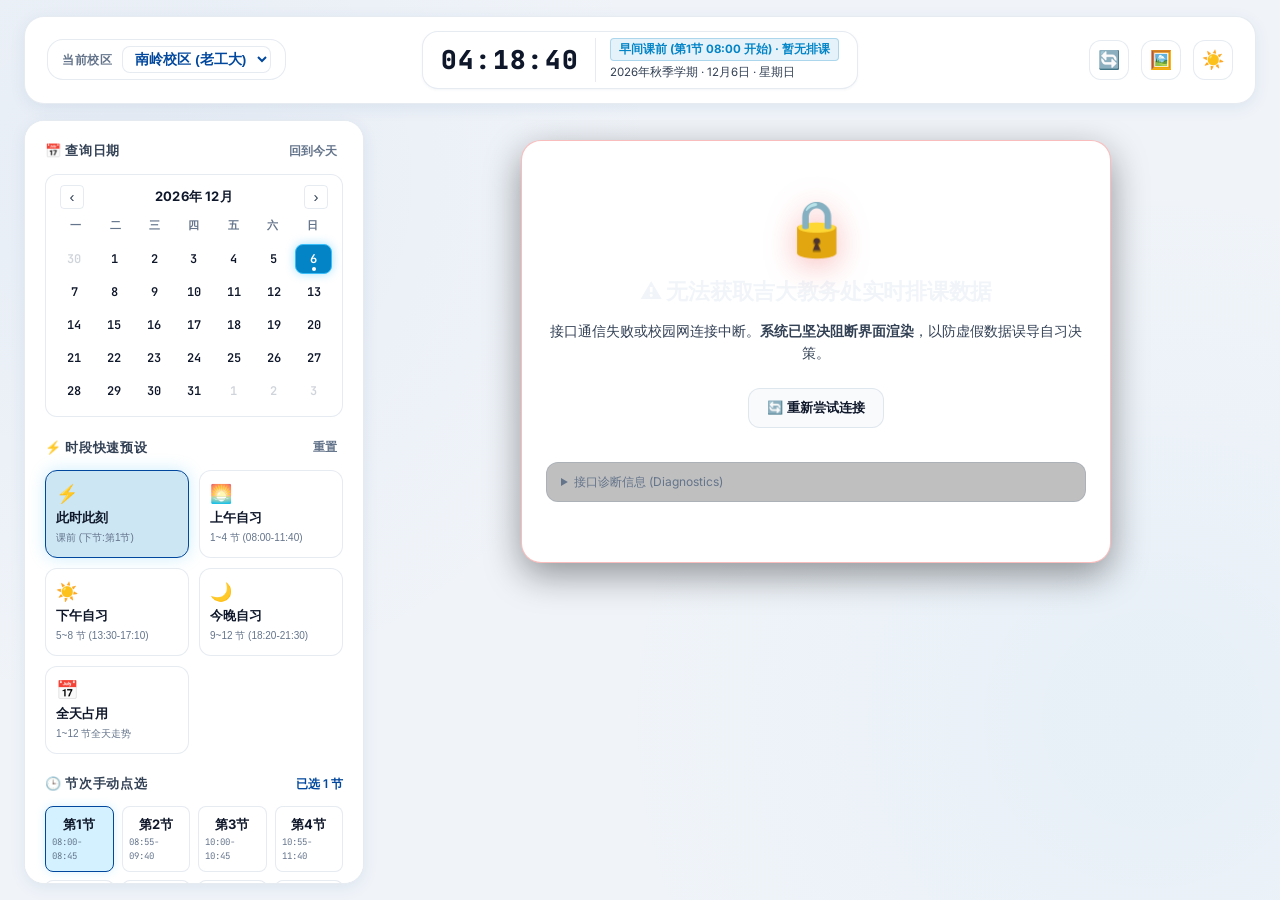
==== commit 3faed931: "feat(oa & settings): 增加OA工具箱开关、红线时间设置并优化文案与UI冗余" ====
--- a/dashboard/index.html
+++ b/dashboard/index.html
@@ -175,7 +175,7 @@
         <div id="realDataLoadingPanel" class="real-data-loading-panel" style="display: none;">
           <div class="dash-spinner"></div>
           <div class="loading-text-main">正在直连吉大教务处 (cxkxjs.do) 获取实时空闲排课...</div>
-          <div class="loading-text-sub">恪守 100% 真实教务源原则 · 绝不使用虚假模拟数据</div>
+          <div class="loading-text-sub">官网接口可能变动，如果网络部有经费的话...</div>
         </div>
 
         <!-- Barrier Panel (Shown when unauthenticated or network error) -->
@@ -189,7 +189,7 @@
           <!-- WeChat QR Fast Login Box -->
           <div class="barrier-qr-container" id="barrierQrContainer" style="display: none;">
             <div class="qr-card-header">
-              <span class="qr-card-badge">⚡ 智慧吉大 · 微信扫码一键登录</span>
+              <span class="qr-card-badge">智慧吉大 · 微信扫码一键登录</span>
             </div>
             <div class="qr-status-indicator" id="qrStatusIndicator">
               <span class="qr-status-dot pulse"></span>
@@ -231,7 +231,6 @@
             <div class="cabin-header">
               <div class="cabin-title-box">
                 <h2 class="cabin-title" id="currentBuildingTitle">逸夫楼</h2>
-                <span class="cabin-subtitle" id="currentBuildingSub">楼层选座舱位热力图</span>
               </div>
               <div class="cabin-count-badge" id="activeRoomsCountBadge">共 -- 间可用</div>
             </div>
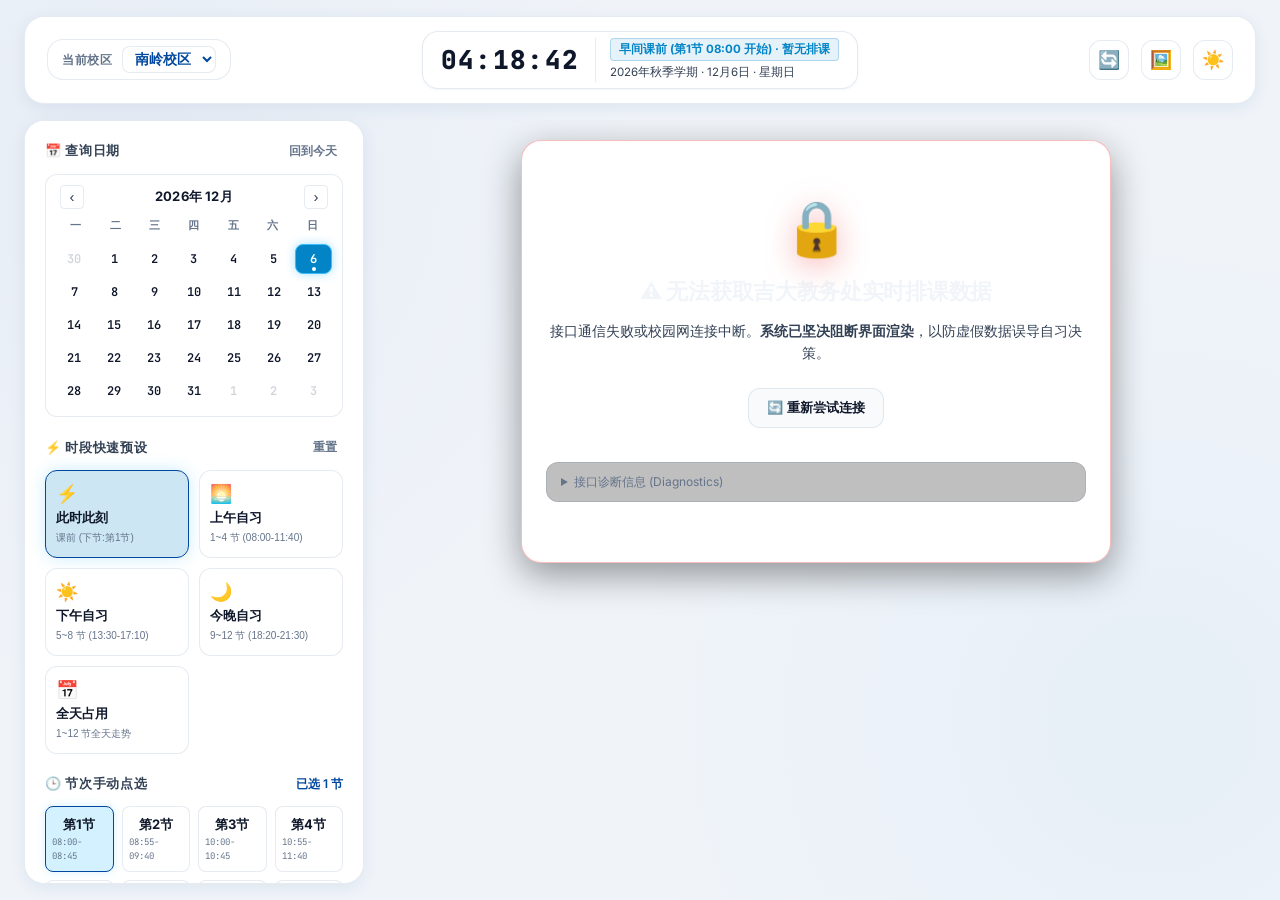
==== commit 764be2e1: "refactor: clean up redundant wallpaper settings, remove unused theme.css and accent color, streamlin" ====
--- a/dashboard/index.html
+++ b/dashboard/index.html
@@ -160,10 +160,10 @@
         <div class="panel-section legend-section">
           <div class="section-title">🎨 座舱状态图例</div>
           <div class="legend-items">
-            <div class="legend-item"><span class="legend-dot status-free"></span> <strong>所选全空 (安心长坐)</strong></div>
-            <div class="legend-item"><span class="legend-dot status-partial"></span> <strong>部分空/中途有课 (需留意)</strong>
-            </div>
-            <div class="legend-item"><span class="legend-dot status-busy"></span> <strong>全占满 (无空位)</strong></div>
+            <div class="legend-item"><span class="legend-dot status-free"></span> <strong>所选时间段全空</strong></div>
+            <div class="legend-item"><span class="legend-dot status-partial"></span> <strong>部分空/中途有课</strong>
+            </div>
+            <div class="legend-item"><span class="legend-dot status-busy"></span> <strong>所选时间段全占满</strong></div>
             <div class="legend-item"><span class="legend-dot status-closed"></span> <strong>封闭场地/机房</strong></div>
           </div>
         </div>
@@ -412,7 +412,7 @@
 
           <!-- Actions -->
           <div class="wp-modal-actions">
-            <button class="btn-text-danger" id="btnClearWallpaper">🗑️ 移除壁纸 (恢复默认)</button>
+            <button class="btn-text-danger" id="btnClearWallpaper">清除壁纸</button>
             <div style="display: flex; gap: 10px;">
               <button class="btn-secondary" id="btnCancelWallpaper">取消</button>
               <button class="btn-primary" id="btnSaveWallpaper">保存并应用</button>
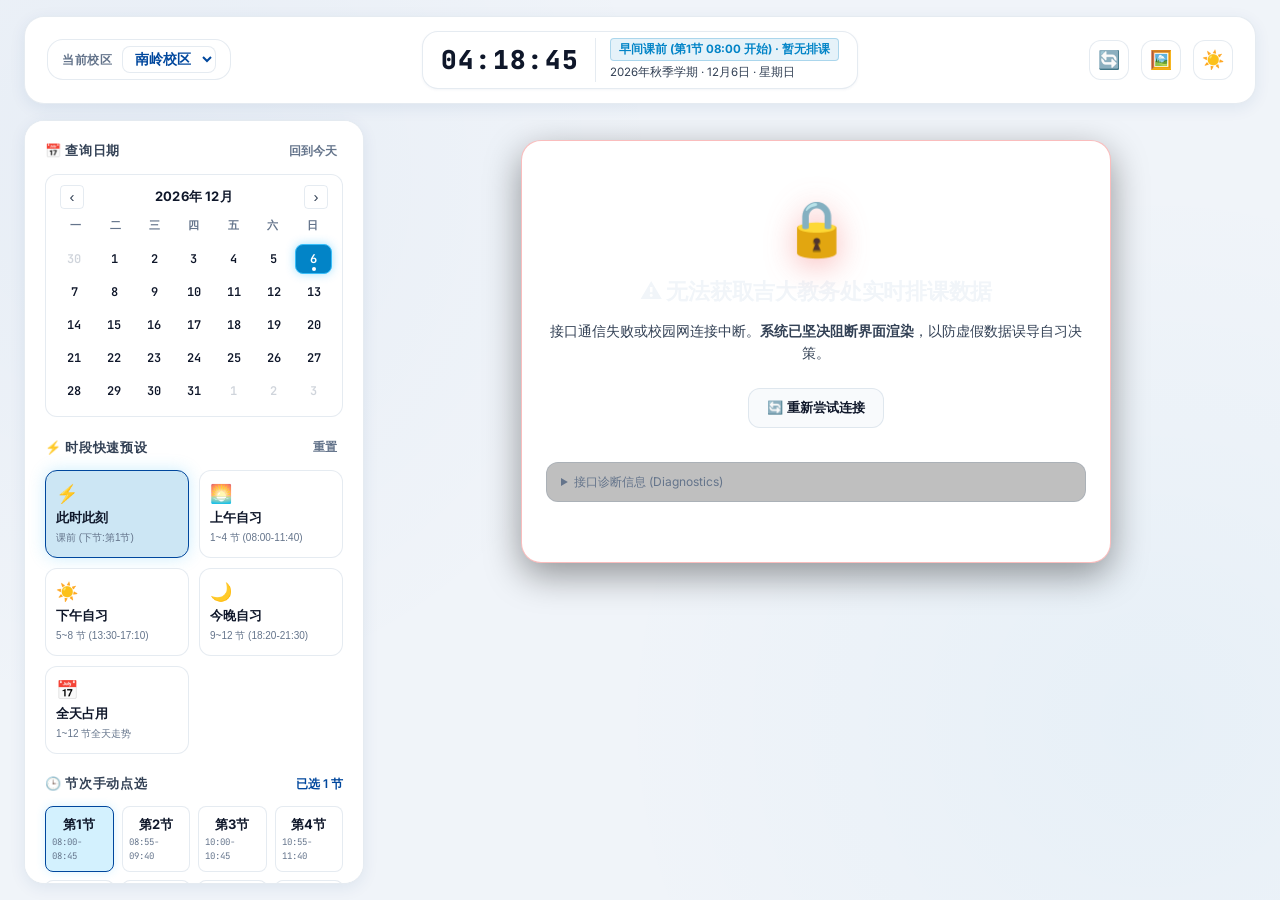
==== commit 699cfb2d: "feat(dashboard): 增加自习推荐楼栋与理由配置，教学楼概览优先展示推荐并折叠其余楼栋" ====
--- a/dashboard/index.html
+++ b/dashboard/index.html
@@ -218,12 +218,39 @@
           <!-- Building Macro Overview -->
           <section class="macro-section">
             <div class="macro-header">
-              <h2 class="macro-title">🏢 教学楼占用概览</h2>
+              <div class="macro-title-group">
+                <h2 class="macro-title">🏢 教学楼占用概览</h2>
+                <span class="macro-badge" id="macroBadgeText">推荐自习楼</span>
+              </div>
               <div class="macro-summary" id="macroCampusSummary">正在计算教学楼空闲率...</div>
             </div>
-            <div class="building-cards-grid" id="buildingCardsGrid">
-              <!-- Dynamically injected building cards -->
-            </div>
+
+            <!-- Recommended Buildings Grid (Only displays recommended buildings, or empty state) -->
+            <div class="building-cards-grid recommended-grid" id="buildingCardsGrid">
+              <!-- Dynamically injected recommended building cards or empty prompt -->
+            </div>
+
+            <!-- Low-key GitHub contribution tip when recommendations are present -->
+            <div class="repo-encourage-tip" id="repoEncourageTip" style="display: none;">
+              <span class="tip-icon">✨</span>
+              <span class="tip-text">觉得推荐不准或有更好的自习楼？欢迎前往 <a href="https://github.com/Shy-up/need-more-jlu" target="_blank" class="repo-link" id="repoTipLink">GitHub 仓库修改或补充推荐理由 ↗</a></span>
+            </div>
+
+            <!-- Collapsible: All Non-recommended Buildings (Collapsed by default) -->
+            <details class="all-buildings-collapse" id="allBuildingsCollapse">
+              <summary class="all-buildings-summary" id="allBuildingsSummary">
+                <span class="summary-left">
+                  <span class="summary-icon">🏛️</span>
+                  <span class="summary-title" id="allBuildingsSummaryText">展开查看该校区其余全部教学楼</span>
+                </span>
+                <span class="summary-arrow" id="summaryArrow">▾</span>
+              </summary>
+              <div class="all-buildings-content">
+                <div class="building-cards-grid other-buildings-grid" id="otherBuildingCardsGrid">
+                  <!-- Dynamically injected remaining building cards -->
+                </div>
+              </div>
+            </details>
           </section>
 
           <!-- Micro Floor Cabin View (Like Movie Theater / Flight Seat Map) -->
--- a/dashboard/dashboard.css
+++ b/dashboard/dashboard.css
@@ -831,6 +831,23 @@
   gap: 8px;
 }
 
+.macro-title-group {
+  display: flex;
+  align-items: center;
+  gap: 10px;
+}
+
+.macro-badge {
+  font-size: 11px;
+  font-weight: 600;
+  color: #38bdf8;
+  background: rgba(56, 189, 248, 0.12);
+  border: 1px solid rgba(56, 189, 248, 0.25);
+  padding: 2px 8px;
+  border-radius: 9999px;
+  letter-spacing: 0.5px;
+}
+
 .macro-summary {
   font-size: 13px;
   color: var(--text-muted);
@@ -841,6 +858,198 @@
   display: grid;
   grid-template-columns: repeat(auto-fill, minmax(220px, 1fr));
   gap: 14px;
+}
+
+/* Recommendation tag and reason */
+.bldg-rec-tag {
+  font-size: 10px;
+  font-weight: 700;
+  color: #f59e0b;
+  background: rgba(245, 158, 11, 0.12);
+  border: 1px solid rgba(245, 158, 11, 0.28);
+  padding: 1px 6px;
+  border-radius: 4px;
+  white-space: nowrap;
+}
+
+.bldg-rec-reason {
+  font-size: 12px;
+  color: var(--text-secondary);
+  background: rgba(255, 255, 255, 0.04);
+  border-left: 3px solid #f59e0b;
+  padding: 5px 8px;
+  border-radius: 0 var(--radius-sm) var(--radius-sm) 0;
+  white-space: nowrap;
+  overflow: hidden;
+  text-overflow: ellipsis;
+  display: flex;
+  align-items: center;
+  gap: 4px;
+}
+
+/* No recommendation empty state */
+.no-recommend-card {
+  grid-column: 1 / -1;
+  background: var(--bg-surface);
+  border: 1px dashed var(--border-subtle);
+  border-radius: var(--radius-lg);
+  padding: 20px 24px;
+  display: flex;
+  align-items: center;
+  justify-content: space-between;
+  gap: 20px;
+  transition: var(--transition-normal);
+}
+
+.no-recommend-card:hover {
+  border-color: rgba(56, 189, 248, 0.4);
+  background: var(--bg-surface-hover);
+}
+
+.no-rec-body {
+  display: flex;
+  align-items: center;
+  gap: 16px;
+}
+
+.no-rec-icon {
+  font-size: 28px;
+  flex-shrink: 0;
+}
+
+.no-rec-content {
+  display: flex;
+  flex-direction: column;
+  gap: 4px;
+}
+
+.no-rec-title {
+  font-size: 14px;
+  font-weight: 700;
+  color: var(--text-primary);
+}
+
+.no-rec-desc {
+  font-size: 12px;
+  color: var(--text-muted);
+  line-height: 1.5;
+}
+
+.btn-rec-contribute {
+  flex-shrink: 0;
+  display: inline-flex;
+  align-items: center;
+  gap: 6px;
+  padding: 8px 16px;
+  background: linear-gradient(135deg, rgba(56, 189, 248, 0.12), rgba(2, 132, 199, 0.22));
+  border: 1px solid rgba(56, 189, 248, 0.35);
+  color: #38bdf8;
+  border-radius: var(--radius-md);
+  font-size: 12px;
+  font-weight: 600;
+  text-decoration: none;
+  transition: var(--transition-fast);
+}
+
+.btn-rec-contribute:hover {
+  background: linear-gradient(135deg, rgba(56, 189, 248, 0.25), rgba(2, 132, 199, 0.38));
+  border-color: #38bdf8;
+  color: #fff;
+  transform: translateY(-1px);
+  box-shadow: 0 4px 12px rgba(56, 189, 248, 0.2);
+}
+
+/* Low-key GitHub contribution tip */
+.repo-encourage-tip {
+  margin-top: 10px;
+  padding: 8px 14px;
+  border-radius: var(--radius-md);
+  font-size: 12px;
+  color: var(--text-muted);
+  display: flex;
+  align-items: center;
+  gap: 6px;
+  background: rgba(255, 255, 255, 0.02);
+  border: 1px solid rgba(255, 255, 255, 0.05);
+}
+
+.repo-encourage-tip .tip-icon {
+  font-size: 13px;
+  flex-shrink: 0;
+}
+
+.repo-encourage-tip a {
+  color: #38bdf8;
+  text-decoration: none;
+  font-weight: 500;
+  transition: var(--transition-fast);
+}
+
+.repo-encourage-tip a:hover {
+  text-decoration: underline;
+  color: #7dd3fc;
+}
+
+/* Collapsible all buildings */
+.all-buildings-collapse {
+  margin-top: 14px;
+  border: 1px solid var(--border-subtle);
+  border-radius: var(--radius-lg);
+  background: rgba(255, 255, 255, 0.015);
+  transition: var(--transition-normal);
+  overflow: hidden;
+}
+
+.all-buildings-collapse[open] {
+  border-color: rgba(56, 189, 248, 0.25);
+  background: rgba(255, 255, 255, 0.03);
+}
+
+.all-buildings-summary {
+  display: flex;
+  justify-content: space-between;
+  align-items: center;
+  padding: 12px 18px;
+  cursor: pointer;
+  user-select: none;
+  font-size: 13px;
+  font-weight: 600;
+  color: var(--text-secondary);
+  list-style: none;
+  transition: var(--transition-fast);
+}
+
+.all-buildings-summary::-webkit-details-marker {
+  display: none;
+}
+
+.all-buildings-summary:hover {
+  background: rgba(255, 255, 255, 0.04);
+  color: var(--text-primary);
+}
+
+.all-buildings-summary .summary-left {
+  display: flex;
+  align-items: center;
+  gap: 8px;
+}
+
+.all-buildings-summary .summary-arrow {
+  font-size: 13px;
+  color: var(--text-muted);
+  transition: transform 0.25s ease;
+}
+
+.all-buildings-collapse[open] .all-buildings-summary .summary-arrow {
+  transform: rotate(180deg);
+}
+
+.all-buildings-content {
+  padding: 0 16px 16px 16px;
+}
+
+.other-buildings-grid {
+  margin-top: 8px;
 }
 
 .bldg-card {
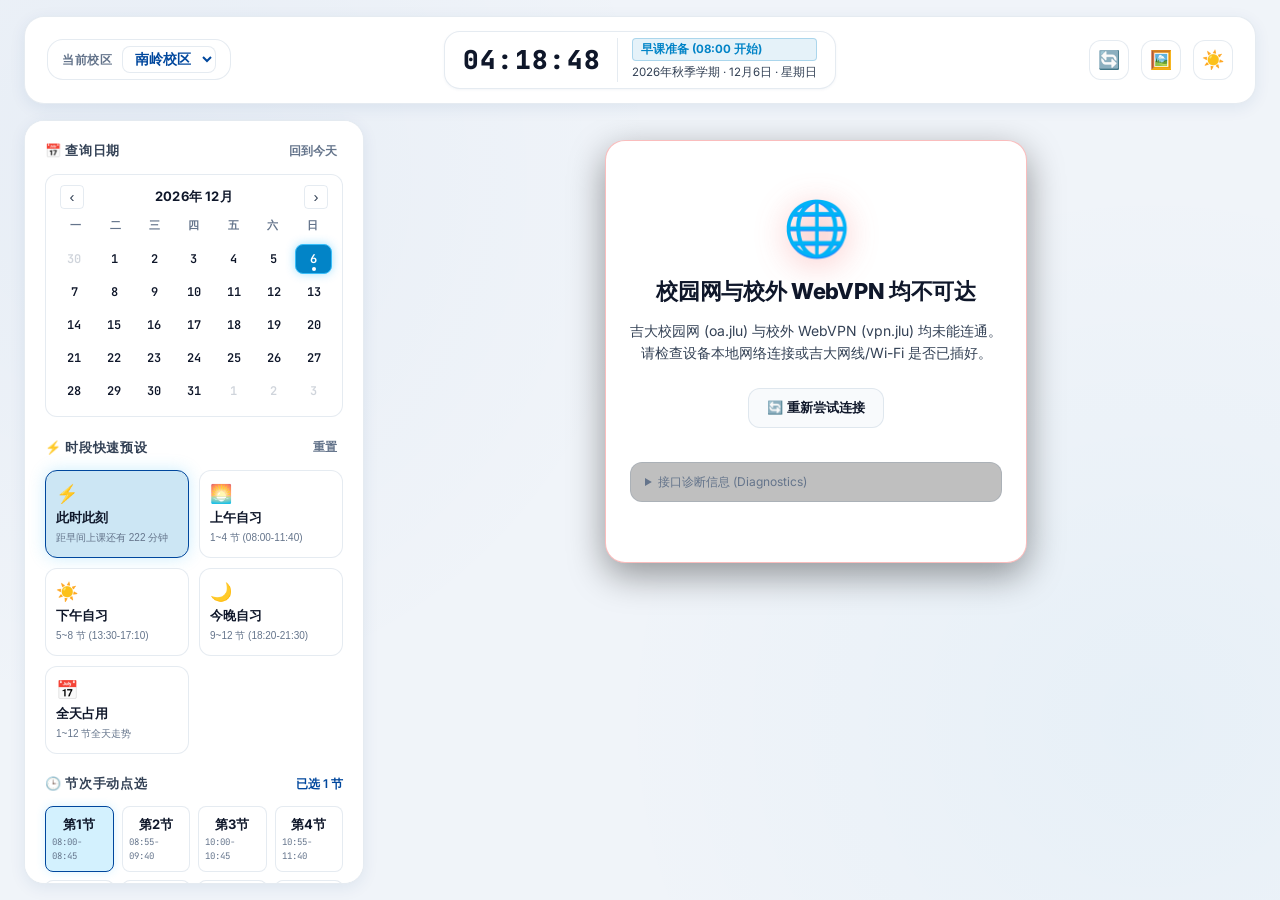
==== commit 4c6a3979: "refactor: 全面重构项目架构与模块化拆分 (方案一) - 消除所有硬编码：提取 config/constants.js 统一管理超时、WebVPN 路由、作息表与校区代码 - Service " ====
--- a/dashboard/index.html
+++ b/dashboard/index.html
@@ -450,7 +450,7 @@
     </div>
   </div>
 
-  <script src="dashboard.js"></script>
+  <script type="module" src="js/main.js"></script>
 </body>
 
 </html>
--- a/dashboard/dashboard.css
+++ b/dashboard/dashboard.css
@@ -1,2774 +1,19 @@
-/* ==========================================================================
-   need_more_jlu - Study Classroom Dashboard Stylesheet
-   Modern Glassmorphism, Space Cabin Visualization & Micro-Animations
-   ========================================================================== */
+/**
+ * need_more_jlu - Study Classroom Dashboard Modular Master Stylesheet
+ * 模块化拆分结构：
+ * - css/base.css: 全局变量、重置样式、基础版面、主题配色
+ * - css/controls.css: 顶栏仪表盘、时钟感知、侧边控制面板、日历与节次矩阵
+ * - css/macro.css: 教学楼宏观总览卡片、容量指标、环形图
+ * - css/cabin_map.css: 微观楼层座舱图（飞机舱位式布局）、楼层分组
+ * - css/tooltip.css: 教室悬浮详情卡、12节排课时段条
+ * - css/barrier_modals.css: 真实数据阻断屏障、二维码登录弹窗、壁纸设置
+ * - css/empty_state.css: 差异化空状态（超时/无权限/筛选过滤/全满）
+ */
 
-:root {
-  /* Color Tokens - Dark Mode (Default) */
-  --bg-primary: #0b0f17;
-  --bg-secondary: #131b2e;
-  --bg-surface: rgba(23, 33, 56, 0.7);
-  --bg-surface-hover: rgba(32, 45, 75, 0.85);
-  --bg-panel: rgba(18, 26, 43, 0.85);
-  
-  --ui-opacity: 0.85;
-  --wp-opacity: 0.90;
-
-  --border-subtle: rgba(255, 255, 255, 0.08);
-  --border-focus: #38bdf8;
-  --border-glow: rgba(56, 189, 248, 0.35);
-
-  --text-primary: #f1f5f9;
-  --text-secondary: #94a3b8;
-  --text-muted: #64748b;
-  --text-highlight: #38bdf8;
-
-  /* State Colors */
-  --color-free: #10b981;        /* 🟢 Full free / safe */
-  --color-free-bg: rgba(16, 185, 129, 0.15);
-  --color-free-border: rgba(16, 185, 129, 0.4);
-  --color-free-glow: rgba(16, 185, 129, 0.3);
-
-  --color-partial: #f59e0b;     /* 🟡 Partially free / upcoming class */
-  --color-partial-bg: rgba(245, 158, 11, 0.15);
-  --color-partial-border: rgba(245, 158, 11, 0.45);
-  --color-partial-glow: rgba(245, 158, 11, 0.3);
-
-  --color-busy: #ef4444;        /* 🔴 Fully occupied */
-  --color-busy-bg: rgba(239, 68, 68, 0.12);
-  --color-busy-border: rgba(239, 68, 68, 0.35);
-
-  --color-closed: #64748b;      /* ⚪ Closed / server room / lab */
-  --color-closed-bg: rgba(100, 116, 139, 0.1);
-  --color-closed-border: rgba(100, 116, 139, 0.25);
-
-  --accent-cyan: #06b6d4;
-  --accent-blue: #3b82f6;
-  --accent-purple: #8b5cf6;
-  --accent-gradient: linear-gradient(135deg, #0284c7 0%, #38bdf8 50%, #818cf8 100%);
-
-  --radius-sm: 8px;
-  --radius-md: 12px;
-  --radius-lg: 16px;
-  --radius-xl: 20px;
-
-  --shadow-sm: 0 2px 8px rgba(0, 0, 0, 0.2);
-  --shadow-md: 0 8px 24px rgba(0, 0, 0, 0.35);
-  --shadow-glow: 0 0 20px var(--border-glow);
-
-  --transition-fast: 0.18s cubic-bezier(0.4, 0, 0.2, 1);
-  --transition-normal: 0.25s cubic-bezier(0.4, 0, 0.2, 1);
-}
-
-/* Light Mode Overrides (JLU Signature White & Blue Palette) */
-body.theme-light {
-  --bg-primary: #f0f4f9;
-  --bg-secondary: #e2e8f0;
-  --bg-surface: #ffffff;
-  --bg-surface-hover: #f8fafc;
-  --bg-panel: #ffffff;
-
-  --border-subtle: rgba(0, 59, 122, 0.1);
-  --border-focus: #00479d;
-  --border-glow: rgba(0, 71, 157, 0.25);
-
-  --text-primary: #0f172a;
-  --text-secondary: #334155;
-  --text-muted: #64748b;
-  --text-highlight: #00479d;
-
-  --color-free: #059669;
-  --color-free-bg: #ecfdf5;
-  --color-free-border: #a7f3d0;
-  --color-free-glow: rgba(16, 185, 129, 0.2);
-
-  --color-partial: #d97706;
-  --color-partial-bg: #fffbeb;
-  --color-partial-border: #fde68a;
-  --color-partial-glow: rgba(245, 158, 11, 0.2);
-
-  --color-busy: #dc2626;
-  --color-busy-bg: #fef2f2;
-  --color-busy-border: #fecaca;
-
-  --color-closed: #64748b;
-  --color-closed-bg: #f1f5f9;
-  --color-closed-border: #cbd5e1;
-
-  --shadow-sm: 0 1px 3px rgba(0, 59, 122, 0.05);
-  --shadow-md: 0 4px 16px rgba(0, 59, 122, 0.08);
-
-  background-image: 
-    radial-gradient(circle at 10% 20%, rgba(0, 71, 157, 0.04) 0%, transparent 40%),
-    radial-gradient(circle at 90% 80%, rgba(2, 132, 199, 0.04) 0%, transparent 40%);
-}
-
-/* Base Styles */
-* {
-  box-sizing: border-box;
-  margin: 0;
-  padding: 0;
-}
-
-body {
-  font-family: 'Inter', -apple-system, BlinkMacSystemFont, "Segoe UI", Roboto, "Helvetica Neue", sans-serif;
-  background-color: var(--bg-primary);
-  color: var(--text-primary);
-  line-height: 1.5;
-  min-height: 100vh;
-  overflow-x: hidden;
-  background-image: 
-    radial-gradient(circle at 10% 20%, rgba(56, 189, 248, 0.05) 0%, transparent 40%),
-    radial-gradient(circle at 90% 80%, rgba(139, 92, 246, 0.05) 0%, transparent 40%);
-  background-attachment: fixed;
-}
-
-/* App Container */
-.dashboard-container {
-  max-width: 1720px;
-  margin: 0 auto;
-  padding: 16px 24px;
-  display: flex;
-  flex-direction: column;
-  gap: 16px;
-  height: 100vh;
-  overflow: hidden;
-}
-
-/* ==========================================================================
-   Header Section
-   ========================================================================== */
-.dash-header {
-  display: flex;
-  justify-content: space-between;
-  align-items: center;
-  padding: 14px 22px;
-  background: var(--bg-panel);
-  backdrop-filter: blur(16px);
-  -webkit-backdrop-filter: blur(16px);
-  border: 1px solid var(--border-subtle);
-  border-radius: var(--radius-xl);
-  box-shadow: var(--shadow-md);
-  flex-shrink: 0;
-  z-index: 100;
-}
-
-.header-left {
-  display: flex;
-  align-items: center;
-  gap: 28px;
-  flex-wrap: wrap;
-}
-
-.brand-badge {
-  display: flex;
-  align-items: center;
-  gap: 14px;
-}
-
-.brand-logo {
-  font-size: 26px;
-  padding: 10px 14px;
-  background: var(--bg-surface);
-  border: 1px solid var(--border-subtle);
-  border-radius: var(--radius-md);
-  box-shadow: var(--shadow-sm);
-}
-
-.brand-title {
-  font-size: 20px;
-  font-weight: 800;
-  letter-spacing: -0.02em;
-  background: var(--accent-gradient);
-  -webkit-background-clip: text;
-  -webkit-text-fill-color: transparent;
-}
-
-.brand-subtitle {
-  display: block;
-  font-size: 12px;
-  color: var(--text-muted);
-  font-weight: 500;
-  margin-top: 2px;
-}
-
-/* Campus Selector Box */
-.campus-selector-box {
-  display: flex;
-  align-items: center;
-  gap: 10px;
-  background: var(--bg-surface);
-  padding: 6px 14px;
-  border-radius: var(--radius-lg);
-  border: 1px solid var(--border-subtle);
-}
-
-.selector-label {
-  font-size: 12px;
-  font-weight: 600;
-  color: var(--text-muted);
-  text-transform: uppercase;
-  letter-spacing: 0.05em;
-}
-
-.dash-select {
-  background: transparent;
-  border: none;
-  color: var(--text-primary);
-  font-size: 14px;
-  font-weight: 600;
-  outline: none;
-  cursor: pointer;
-  padding: 4px 6px;
-}
-
-.dash-select option {
-  background: var(--bg-secondary);
-  color: var(--text-primary);
-}
-
-.campus-select {
-  background: var(--bg-surface);
-  border: 1px solid var(--border-subtle);
-  border-radius: var(--radius-sm);
-  color: var(--text-highlight);
-  font-size: 13.5px;
-  font-weight: 700;
-  outline: none;
-  cursor: pointer;
-  padding: 4px 8px;
-}
-
-.campus-select option {
-  background: var(--bg-panel);
-  color: var(--text-primary);
-  font-weight: 500;
-}
-
-.memory-tag {
-  font-size: 11px;
-  font-weight: 600;
-  background: rgba(16, 185, 129, 0.2);
-  color: var(--color-free);
-  padding: 2px 8px;
-  border-radius: 20px;
-  border: 1px solid var(--color-free-border);
-}
-
-.header-left {
-  display: flex;
-  align-items: center;
-  gap: 16px;
-  flex: 1;
-  justify-content: flex-start;
-}
-
-.header-center {
-  display: flex;
-  align-items: center;
-  justify-content: center;
-  flex: 2;
-}
-
-.header-right {
-  display: flex;
-  align-items: center;
-  justify-content: flex-end;
-  gap: 12px;
-  flex: 1;
-}
-
-/* Enlarged Center Clock & Time Cockpit */
-.time-perception-card {
-  display: flex;
-  align-items: center;
-  justify-content: center;
-  padding: 6px 18px;
-  background: var(--bg-surface);
-  border: 1px solid var(--border-subtle);
-  border-radius: var(--radius-lg);
-  box-shadow: var(--shadow-sm);
-  transition: var(--transition-fast);
-}
-
-.time-clock-row {
-  display: flex;
-  align-items: center;
-  gap: 16px;
-}
-
-.live-clock {
-  font-family: 'JetBrains Mono', monospace;
-  font-size: 26px;
-  font-weight: 800;
-  color: var(--text-primary);
-  letter-spacing: 0.05em;
-  line-height: 1;
-  font-variant-numeric: tabular-nums;
-  text-shadow: 0 1px 3px rgba(0, 0, 0, 0.15);
-}
-
-body.theme-light .live-clock {
-  color: #0f172a;
-  text-shadow: none;
-}
-
-.time-status-col {
-  display: flex;
-  flex-direction: column;
-  justify-content: center;
-  gap: 3px;
-  border-left: 1px solid var(--border-subtle);
-  padding-left: 14px;
-}
-
-.time-sub {
-  font-size: 11.5px;
-  color: var(--text-secondary);
-  white-space: nowrap;
-}
-
-.current-slot-badge {
-  font-size: 11.5px;
-  font-weight: 700;
-  color: var(--accent-cyan);
-  background: rgba(6, 182, 212, 0.12);
-  padding: 2px 8px;
-  border-radius: 4px;
-  border: 1px solid rgba(6, 182, 212, 0.25);
-  white-space: nowrap;
-  display: inline-block;
-}
-
-body.theme-light .current-slot-badge {
-  color: #0284c7;
-  background: rgba(2, 132, 199, 0.10);
-  border-color: rgba(2, 132, 199, 0.25);
-}
-
-.btn-icon {
-  background: var(--bg-surface);
-  border: 1px solid var(--border-subtle);
-  color: var(--text-primary);
-  width: 40px;
-  height: 40px;
-  border-radius: var(--radius-md);
-  display: flex;
-  align-items: center;
-  justify-content: center;
-  cursor: pointer;
-  font-size: 18px;
-  transition: var(--transition-fast);
-}
-
-.btn-icon:hover {
-  background: var(--bg-surface-hover);
-  border-color: var(--border-focus);
-  transform: translateY(-1px);
-}
-
-@media (max-width: 960px) {
-  .dash-header {
-    flex-wrap: wrap;
-    gap: 12px;
-  }
-  .header-center {
-    order: 3;
-    width: 100%;
-    flex: none;
-  }
-  .header-left,
-  .header-right {
-    flex: 1;
-  }
-}
-
-/* ==========================================================================
-   Dashboard Main Workspace Layout
-   ========================================================================== */
-.dash-layout {
-  display: grid;
-  grid-template-columns: 340px 1fr;
-  gap: 20px;
-  align-items: stretch;
-  flex: 1;
-  min-height: 0; /* Crucial: allows child containers to scroll */
-}
-
-@media (max-width: 1180px) {
-  .dashboard-container {
-    height: auto;
-    overflow: visible;
-  }
-  .dash-layout {
-    grid-template-columns: 1fr;
-    height: auto;
-  }
-  .control-panel,
-  .main-content {
-    height: auto !important;
-    overflow-y: visible !important;
-  }
-}
-
-/* Control Panel (Left Sidebar) - Independent Scrolling */
-.control-panel {
-  background: var(--bg-panel);
-  backdrop-filter: blur(16px);
-  -webkit-backdrop-filter: blur(16px);
-  border: 1px solid var(--border-subtle);
-  border-radius: var(--radius-xl);
-  padding: 20px;
-  display: flex;
-  flex-direction: column;
-  gap: 20px;
-  box-shadow: var(--shadow-md);
-  height: 100%;
-  overflow-y: auto;
-}
-
-/* Main Content Area - Independent Scrolling */
-.main-content {
-  height: 100%;
-  overflow-y: auto;
-  padding-right: 8px;
-}
-
-.panel-section {
-  display: flex;
-  flex-direction: column;
-  gap: 12px;
-}
-
-.section-title-row {
-  display: flex;
-  justify-content: space-between;
-  align-items: center;
-}
-
-.section-title {
-  font-size: 13px;
-  font-weight: 700;
-  color: var(--text-secondary);
-  text-transform: uppercase;
-  letter-spacing: 0.05em;
-}
-
-.section-tip {
-  font-size: 12px;
-  color: var(--text-highlight);
-  font-weight: 600;
-}
-
-.btn-text {
-  background: transparent;
-  border: none;
-  color: var(--text-muted);
-  font-size: 12px;
-  font-weight: 600;
-  cursor: pointer;
-  padding: 2px 6px;
-  border-radius: 4px;
-}
-
-.btn-text:hover {
-  color: var(--text-primary);
-  background: var(--bg-surface);
-}
-
-/* Directly Expanded Inline Calendar */
-.inline-calendar {
-  background: var(--bg-surface);
-  border: 1px solid var(--border-subtle);
-  border-radius: var(--radius-md);
-  padding: 10px;
-  display: flex;
-  flex-direction: column;
-  gap: 8px;
-}
-
-.cal-nav-row {
-  display: flex;
-  justify-content: space-between;
-  align-items: center;
-  padding: 0 4px;
-}
-
-.cal-month-label {
-  font-size: 13px;
-  font-weight: 700;
-  color: var(--text-primary);
-  letter-spacing: 0.2px;
-}
-
-.cal-nav-btn {
-  background: transparent;
-  border: 1px solid var(--border-subtle);
-  color: var(--text-secondary);
-  width: 24px;
-  height: 24px;
-  border-radius: 4px;
-  display: flex;
-  align-items: center;
-  justify-content: center;
-  cursor: pointer;
-  font-size: 15px;
-  line-height: 1;
-  transition: var(--transition-fast);
-}
-
-.cal-nav-btn:hover {
-  background: var(--bg-surface-hover);
-  color: var(--text-primary);
-  border-color: var(--border-focus);
-}
-
-.cal-weekdays {
-  display: grid;
-  grid-template-columns: repeat(7, 1fr);
-  text-align: center;
-  font-size: 11px;
-  font-weight: 600;
-  color: var(--text-muted);
-  padding-bottom: 2px;
-  border-bottom: 1px solid rgba(255, 255, 255, 0.05);
-}
-
-.cal-days-grid {
-  display: grid;
-  grid-template-columns: repeat(7, 1fr);
-  gap: 3px;
-}
-
-.cal-day-cell {
-  height: 30px;
-  display: flex;
-  align-items: center;
-  justify-content: center;
-  font-size: 12px;
-  font-family: 'JetBrains Mono', monospace;
-  font-weight: 600;
-  border-radius: var(--radius-sm);
-  color: var(--text-primary);
-  cursor: pointer;
-  transition: var(--transition-fast);
-  border: 1px solid transparent;
-  position: relative;
-}
-
-.cal-day-cell:hover {
-  background: var(--bg-surface-hover);
-  border-color: rgba(56, 189, 248, 0.4);
-}
-
-.cal-day-cell.other-month {
-  color: var(--text-muted);
-  opacity: 0.3;
-}
-
-.cal-day-cell.today {
-  border-color: #38bdf8;
-  font-weight: 700;
-}
-
-.cal-day-cell.today::after {
-  content: '';
-  position: absolute;
-  bottom: 2px;
-  width: 4px;
-  height: 4px;
-  background: #38bdf8;
-  border-radius: 50%;
-}
-
-.cal-day-cell.active {
-  background: #0284c7 !important;
-  color: #ffffff !important;
-  border-color: #38bdf8 !important;
-  box-shadow: 0 0 10px rgba(56, 189, 248, 0.45);
-  font-weight: 700;
-}
-
-.cal-day-cell.active::after {
-  background: #ffffff;
-}
-
-/* Preset Buttons Grid */
-.preset-grid {
-  display: grid;
-  grid-template-columns: 1fr 1fr;
-  gap: 10px;
-}
-
-.preset-btn {
-  background: var(--bg-surface);
-  border: 1px solid var(--border-subtle);
-  border-radius: var(--radius-md);
-  padding: 12px 10px;
-  display: flex;
-  flex-direction: column;
-  align-items: flex-start;
-  gap: 4px;
-  cursor: pointer;
-  transition: var(--transition-fast);
-  text-align: left;
-}
-
-.preset-btn:hover {
-  background: var(--bg-surface-hover);
-  border-color: rgba(56, 189, 248, 0.4);
-  transform: translateY(-2px);
-}
-
-.preset-btn.active {
-  background: rgba(2, 132, 199, 0.2);
-  border-color: var(--border-focus);
-  box-shadow: 0 0 16px rgba(56, 189, 248, 0.25);
-}
-
-.p-icon {
-  font-size: 18px;
-}
-
-.p-text {
-  font-size: 13px;
-  font-weight: 700;
-  color: var(--text-primary);
-}
-
-.p-hint {
-  font-size: 10px;
-  color: var(--text-muted);
-  font-weight: 500;
-}
-
-/* 1~12 Slots Matrix */
-.slots-matrix {
-  display: grid;
-  grid-template-columns: repeat(4, 1fr);
-  gap: 8px;
-}
-
-.slot-capsule {
-  background: var(--bg-surface);
-  border: 1px solid var(--border-subtle);
-  border-radius: var(--radius-sm);
-  padding: 8px 6px;
-  display: flex;
-  flex-direction: column;
-  align-items: center;
-  cursor: pointer;
-  transition: var(--transition-fast);
-  user-select: none;
-}
-
-.slot-capsule:hover {
-  border-color: var(--border-focus);
-  background: var(--bg-surface-hover);
-}
-
-.slot-capsule.active {
-  background: rgba(56, 189, 248, 0.22);
-  border-color: var(--border-focus);
-  box-shadow: 0 0 10px rgba(56, 189, 248, 0.2);
-}
-
-.slot-number {
-  font-size: 13px;
-  font-weight: 700;
-  color: var(--text-primary);
-}
-
-.slot-time {
-  font-family: 'JetBrains Mono', monospace;
-  font-size: 9px;
-  color: var(--text-muted);
-  margin-top: 2px;
-}
-
-/* Filter Toggles */
-.filter-toggles {
-  display: flex;
-  flex-direction: column;
-  gap: 10px;
-}
-
-.toggle-control {
-  display: flex;
-  align-items: center;
-  gap: 12px;
-  cursor: pointer;
-  padding: 8px 10px;
-  background: var(--bg-surface);
-  border: 1px solid var(--border-subtle);
-  border-radius: var(--radius-md);
-  transition: var(--transition-fast);
-}
-
-.toggle-control:hover {
-  background: var(--bg-surface-hover);
-}
-
-.toggle-control input {
-  display: none;
-}
-
-.toggle-slider {
-  position: relative;
-  width: 38px;
-  height: 20px;
-  background-color: rgba(100, 116, 139, 0.4);
-  border-radius: 20px;
-  transition: var(--transition-fast);
-  flex-shrink: 0;
-}
-
-.toggle-slider::before {
-  content: "";
-  position: absolute;
-  width: 14px;
-  height: 14px;
-  left: 3px;
-  top: 3px;
-  background-color: white;
-  border-radius: 50%;
-  transition: var(--transition-fast);
-}
-
-.toggle-control input:checked + .toggle-slider {
-  background-color: var(--accent-cyan);
-}
-
-.toggle-control input:checked + .toggle-slider::before {
-  transform: translateX(18px);
-}
-
-.toggle-label {
-  font-size: 12px;
-  font-weight: 600;
-  color: var(--text-secondary);
-}
-
-/* Legend Section */
-.legend-items {
-  display: flex;
-  flex-direction: column;
-  gap: 8px;
-  background: var(--bg-surface);
-  padding: 12px;
-  border-radius: var(--radius-md);
-  border: 1px solid var(--border-subtle);
-}
-
-.legend-item {
-  display: flex;
-  align-items: center;
-  gap: 10px;
-  font-size: 12px;
-  color: var(--text-secondary);
-}
-
-.legend-dot {
-  width: 10px;
-  height: 10px;
-  border-radius: 50%;
-  flex-shrink: 0;
-}
-
-.legend-dot.status-free {
-  background: var(--color-free);
-  box-shadow: 0 0 8px var(--color-free-glow);
-}
-
-.legend-dot.status-partial {
-  background: var(--color-partial);
-  box-shadow: 0 0 8px var(--color-partial-glow);
-}
-
-.legend-dot.status-busy {
-  background: var(--color-busy);
-}
-
-.legend-dot.status-closed {
-  background: var(--color-closed);
-}
-
-/* ==========================================================================
-   Main Right Area: Macro Overview & Cabin Layout
-   ========================================================================== */
-.main-content {
-  display: flex;
-  flex-direction: column;
-  gap: 26px;
-}
-
-/* Section 1: Macro Building Overview */
-.macro-section {
-  background: var(--bg-panel);
-  backdrop-filter: blur(16px);
-  -webkit-backdrop-filter: blur(16px);
-  border: 1px solid var(--border-subtle);
-  border-radius: var(--radius-xl);
-  padding: 22px 26px;
-  box-shadow: var(--shadow-md);
-}
-
-.macro-header {
-  display: flex;
-  justify-content: space-between;
-  align-items: center;
-  margin-bottom: 18px;
-  flex-wrap: wrap;
-  gap: 10px;
-}
-
-.macro-title {
-  font-size: 16px;
-  font-weight: 700;
-  color: var(--text-primary);
-  display: flex;
-  align-items: center;
-  gap: 8px;
-}
-
-.macro-title-group {
-  display: flex;
-  align-items: center;
-  gap: 10px;
-}
-
-.macro-badge {
-  font-size: 11px;
-  font-weight: 600;
-  color: #38bdf8;
-  background: rgba(56, 189, 248, 0.12);
-  border: 1px solid rgba(56, 189, 248, 0.25);
-  padding: 2px 8px;
-  border-radius: 9999px;
-  letter-spacing: 0.5px;
-}
-
-.macro-summary {
-  font-size: 13px;
-  color: var(--text-muted);
-  font-weight: 500;
-}
-
-.building-cards-grid {
-  display: grid;
-  grid-template-columns: repeat(auto-fill, minmax(220px, 1fr));
-  gap: 14px;
-}
-
-/* Recommendation tag and reason */
-.bldg-rec-tag {
-  font-size: 10px;
-  font-weight: 700;
-  color: #f59e0b;
-  background: rgba(245, 158, 11, 0.12);
-  border: 1px solid rgba(245, 158, 11, 0.28);
-  padding: 1px 6px;
-  border-radius: 4px;
-  white-space: nowrap;
-}
-
-.bldg-rec-reason {
-  font-size: 12px;
-  color: var(--text-secondary);
-  background: rgba(255, 255, 255, 0.04);
-  border-left: 3px solid #f59e0b;
-  padding: 5px 8px;
-  border-radius: 0 var(--radius-sm) var(--radius-sm) 0;
-  white-space: nowrap;
-  overflow: hidden;
-  text-overflow: ellipsis;
-  display: flex;
-  align-items: center;
-  gap: 4px;
-}
-
-/* No recommendation empty state */
-.no-recommend-card {
-  grid-column: 1 / -1;
-  background: var(--bg-surface);
-  border: 1px dashed var(--border-subtle);
-  border-radius: var(--radius-lg);
-  padding: 20px 24px;
-  display: flex;
-  align-items: center;
-  justify-content: space-between;
-  gap: 20px;
-  transition: var(--transition-normal);
-}
-
-.no-recommend-card:hover {
-  border-color: rgba(56, 189, 248, 0.4);
-  background: var(--bg-surface-hover);
-}
-
-.no-rec-body {
-  display: flex;
-  align-items: center;
-  gap: 16px;
-}
-
-.no-rec-icon {
-  font-size: 28px;
-  flex-shrink: 0;
-}
-
-.no-rec-content {
-  display: flex;
-  flex-direction: column;
-  gap: 4px;
-}
-
-.no-rec-title {
-  font-size: 14px;
-  font-weight: 700;
-  color: var(--text-primary);
-}
-
-.no-rec-desc {
-  font-size: 12px;
-  color: var(--text-muted);
-  line-height: 1.5;
-}
-
-.btn-rec-contribute {
-  flex-shrink: 0;
-  display: inline-flex;
-  align-items: center;
-  gap: 6px;
-  padding: 8px 16px;
-  background: linear-gradient(135deg, rgba(56, 189, 248, 0.12), rgba(2, 132, 199, 0.22));
-  border: 1px solid rgba(56, 189, 248, 0.35);
-  color: #38bdf8;
-  border-radius: var(--radius-md);
-  font-size: 12px;
-  font-weight: 600;
-  text-decoration: none;
-  transition: var(--transition-fast);
-}
-
-.btn-rec-contribute:hover {
-  background: linear-gradient(135deg, rgba(56, 189, 248, 0.25), rgba(2, 132, 199, 0.38));
-  border-color: #38bdf8;
-  color: #fff;
-  transform: translateY(-1px);
-  box-shadow: 0 4px 12px rgba(56, 189, 248, 0.2);
-}
-
-/* Low-key GitHub contribution tip */
-.repo-encourage-tip {
-  margin-top: 10px;
-  padding: 8px 14px;
-  border-radius: var(--radius-md);
-  font-size: 12px;
-  color: var(--text-muted);
-  display: flex;
-  align-items: center;
-  gap: 6px;
-  background: rgba(255, 255, 255, 0.02);
-  border: 1px solid rgba(255, 255, 255, 0.05);
-}
-
-.repo-encourage-tip .tip-icon {
-  font-size: 13px;
-  flex-shrink: 0;
-}
-
-.repo-encourage-tip a {
-  color: #38bdf8;
-  text-decoration: none;
-  font-weight: 500;
-  transition: var(--transition-fast);
-}
-
-.repo-encourage-tip a:hover {
-  text-decoration: underline;
-  color: #7dd3fc;
-}
-
-/* Collapsible all buildings */
-.all-buildings-collapse {
-  margin-top: 14px;
-  border: 1px solid var(--border-subtle);
-  border-radius: var(--radius-lg);
-  background: rgba(255, 255, 255, 0.015);
-  transition: var(--transition-normal);
-  overflow: hidden;
-}
-
-.all-buildings-collapse[open] {
-  border-color: rgba(56, 189, 248, 0.25);
-  background: rgba(255, 255, 255, 0.03);
-}
-
-.all-buildings-summary {
-  display: flex;
-  justify-content: space-between;
-  align-items: center;
-  padding: 12px 18px;
-  cursor: pointer;
-  user-select: none;
-  font-size: 13px;
-  font-weight: 600;
-  color: var(--text-secondary);
-  list-style: none;
-  transition: var(--transition-fast);
-}
-
-.all-buildings-summary::-webkit-details-marker {
-  display: none;
-}
-
-.all-buildings-summary:hover {
-  background: rgba(255, 255, 255, 0.04);
-  color: var(--text-primary);
-}
-
-.all-buildings-summary .summary-left {
-  display: flex;
-  align-items: center;
-  gap: 8px;
-}
-
-.all-buildings-summary .summary-arrow {
-  font-size: 13px;
-  color: var(--text-muted);
-  transition: transform 0.25s ease;
-}
-
-.all-buildings-collapse[open] .all-buildings-summary .summary-arrow {
-  transform: rotate(180deg);
-}
-
-.all-buildings-content {
-  padding: 0 16px 16px 16px;
-}
-
-.other-buildings-grid {
-  margin-top: 8px;
-}
-
-.bldg-card {
-  background: var(--bg-surface);
-  border: 1px solid var(--border-subtle);
-  border-radius: var(--radius-lg);
-  padding: 16px;
-  cursor: pointer;
-  transition: var(--transition-normal);
-  display: flex;
-  flex-direction: column;
-  gap: 12px;
-  position: relative;
-  overflow: hidden;
-}
-
-.bldg-card:hover {
-  background: var(--bg-surface-hover);
-  border-color: rgba(56, 189, 248, 0.4);
-  transform: translateY(-2px);
-  box-shadow: var(--shadow-glow);
-}
-
-.bldg-card.selected {
-  border-color: var(--border-focus);
-  background: rgba(2, 132, 199, 0.15);
-  box-shadow: 0 0 20px rgba(56, 189, 248, 0.25);
-}
-
-.bldg-card-header {
-  display: flex;
-  justify-content: space-between;
-  align-items: flex-start;
-}
-
-.bldg-name {
-  font-size: 15px;
-  font-weight: 700;
-  color: var(--text-primary);
-}
-
-.bldg-floors-tag {
-  font-size: 10px;
-  font-weight: 600;
-  color: var(--text-muted);
-  background: rgba(255, 255, 255, 0.06);
-  padding: 2px 6px;
-  border-radius: 4px;
-}
-
-.bldg-stats-row {
-  display: flex;
-  justify-content: space-between;
-  align-items: flex-end;
-}
-
-.bldg-free-count {
-  font-size: 22px;
-  font-weight: 800;
-  color: var(--color-free);
-  line-height: 1;
-}
-
-.bldg-free-count small {
-  font-size: 12px;
-  font-weight: 500;
-  color: var(--text-muted);
-  margin-left: 2px;
-}
-
-.bldg-percentage-ring {
-  font-family: 'JetBrains Mono', monospace;
-  font-size: 13px;
-  font-weight: 700;
-  color: var(--text-highlight);
-}
-
-/* Progress bar inside building card */
-.bldg-progress-bar {
-  height: 6px;
-  background: rgba(255, 255, 255, 0.08);
-  border-radius: 3px;
-  overflow: hidden;
-}
-
-.bldg-progress-fill {
-  height: 100%;
-  background: var(--color-free);
-  border-radius: 3px;
-  transition: width 0.4s ease;
-}
-
-/* ==========================================================================
-   Section 2: Micro Floor Cabin Layout (Movie Theater / Plane Cabin Map)
-   ========================================================================== */
-.micro-section {
-  background: var(--bg-panel);
-  backdrop-filter: blur(16px);
-  -webkit-backdrop-filter: blur(16px);
-  border: 1px solid var(--border-subtle);
-  border-radius: var(--radius-xl);
-  padding: 24px;
-  box-shadow: var(--shadow-md);
-  display: flex;
-  flex-direction: column;
-  gap: 22px;
-}
-
-.cabin-header {
-  display: flex;
-  justify-content: space-between;
-  align-items: center;
-  border-bottom: 1px solid var(--border-subtle);
-  padding-bottom: 16px;
-  flex-wrap: wrap;
-  gap: 12px;
-}
-
-.cabin-title {
-  font-size: 20px;
-  font-weight: 800;
-  color: var(--text-primary);
-  display: flex;
-  align-items: center;
-  gap: 10px;
-}
-
-.cabin-subtitle {
-  font-size: 12px;
-  color: var(--text-muted);
-  font-weight: 500;
-}
-
-.view-pill-group {
-  display: flex;
-  gap: 6px;
-  background: var(--bg-surface);
-  padding: 4px;
-  border-radius: var(--radius-lg);
-  border: 1px solid var(--border-subtle);
-}
-
-.pill-btn {
-  background: transparent;
-  border: none;
-  padding: 6px 14px;
-  border-radius: var(--radius-md);
-  font-size: 12px;
-  font-weight: 600;
-  color: var(--text-secondary);
-  cursor: pointer;
-  transition: var(--transition-fast);
-}
-
-.pill-btn.active {
-  background: var(--text-highlight);
-  color: #0b0f17;
-  font-weight: 700;
-}
-
-/* Floors Container */
-.cabin-floors-container {
-  display: flex;
-  flex-direction: column;
-  gap: 20px;
-}
-
-/* Floor Row */
-.floor-row {
-  background: var(--bg-surface);
-  border: 1px solid var(--border-subtle);
-  border-radius: var(--radius-lg);
-  padding: 16px 20px;
-  display: flex;
-  gap: 22px;
-  align-items: stretch;
-  transition: var(--transition-fast);
-}
-
-.floor-row:hover {
-  border-color: rgba(255, 255, 255, 0.14);
-}
-
-.floor-badge-column {
-  display: flex;
-  flex-direction: column;
-  justify-content: center;
-  align-items: center;
-  width: 56px;
-  border-right: 1px dashed var(--border-subtle);
-  padding-right: 18px;
-  flex-shrink: 0;
-}
-
-.floor-num {
-  font-size: 22px;
-  font-weight: 800;
-  font-family: 'JetBrains Mono', monospace;
-  color: var(--text-highlight);
-  line-height: 1;
-}
-
-.floor-desc {
-  font-size: 10px;
-  font-weight: 600;
-  color: var(--text-muted);
-  margin-top: 4px;
-  white-space: nowrap;
-}
-
-/* Room Seats Grid inside Floor */
-.floor-rooms-grid {
-  display: flex;
-  flex-wrap: wrap;
-  gap: 12px;
-  align-items: flex-start;
-  flex: 1;
-}
-
-/* Room Cabin Cell (Area dynamically scales with capacity: 15~400 seats) */
-.room-cabin-cell {
-  position: relative;
-  border-radius: var(--radius-md);
-  padding: 10px 12px;
-  cursor: pointer;
-  display: flex;
-  flex-direction: column;
-  justify-content: space-between;
-  gap: 6px;
-  transition: var(--transition-normal);
-  user-select: none;
-  border: 1px solid transparent;
-  flex-shrink: 0;
-  box-sizing: border-box;
-}
-
-.room-cabin-cell:hover {
-  transform: translateY(-3px) scale(1.02);
-  z-index: 10;
-}
-
-/* Tiered Fixed Sizes: Small (100px), Medium (150px = 1.5x Small), Large (300px = 2x Medium) */
-.room-cabin-cell.type-small {
-  width: 100px;
-  min-height: 72px;
-}
-
-.room-cabin-cell.type-medium {
-  width: 150px;
-  min-height: 72px;
-}
-
-.room-cabin-cell.type-large {
-  width: 300px;
-  min-height: 72px;
-}
-
-.room-cabin-cell.type-special {
-  width: 150px;
-  min-height: 72px;
-  border-style: dashed;
-}
-
-/* Statuses */
-.room-cabin-cell.status-free {
-  background: var(--color-free-bg);
-  border-color: var(--color-free-border);
-}
-
-.room-cabin-cell.status-free:hover {
-  box-shadow: 0 0 16px var(--color-free-glow);
-}
-
-.room-cabin-cell.status-partial {
-  background: var(--color-partial-bg);
-  border-color: var(--color-partial-border);
-}
-
-.room-cabin-cell.status-partial:hover {
-  box-shadow: 0 0 16px var(--color-partial-glow);
-}
-
-.room-cabin-cell.status-busy {
-  background: var(--color-busy-bg);
-  border-color: var(--color-busy-border);
-  opacity: 0.75;
-}
-
-.room-cabin-cell.status-closed {
-  background: var(--color-closed-bg);
-  border-color: var(--color-closed-border);
-  opacity: 0.45;
-  filter: grayscale(80%);
-}
-
-.room-top-info {
-  display: flex;
-  justify-content: space-between;
-  align-items: center;
-  gap: 6px;
-}
-
-.room-name-text {
-  font-size: 13px;
-  font-weight: 700;
-  color: var(--text-primary);
-  line-height: 1.25;
-  word-break: break-word;
-}
-
-.room-type-icon {
-  font-size: 13px;
-}
-
-.room-bottom-info {
-  display: flex;
-  justify-content: space-between;
-  align-items: center;
-  font-size: 10px;
-  font-weight: 600;
-}
-
-.room-capacity {
-  color: var(--text-muted);
-}
-
-.consecutive-pill {
-  font-size: 10px;
-  font-weight: 700;
-  padding: 1px 6px;
-  border-radius: 4px;
-}
-
-.consecutive-pill.safe {
-  background: var(--color-free);
-  color: #0b0f17;
-}
-
-.consecutive-pill.warn {
-  background: var(--color-partial);
-  color: #0b0f17;
-}
-
-.consecutive-pill.busy {
-  background: rgba(255, 255, 255, 0.1);
-  color: var(--text-muted);
-}
-
-/* ==========================================================================
-   Room Hover Tooltip Card (Theme Responsive & Segmented Slots)
-   ========================================================================== */
-.room-hover-card {
-  position: absolute;
-  width: 330px;
-  background: rgba(15, 23, 42, 0.95);
-  backdrop-filter: blur(20px);
-  -webkit-backdrop-filter: blur(20px);
-  border: 1px solid rgba(56, 189, 248, 0.4);
-  border-radius: var(--radius-lg);
-  box-shadow: 0 16px 40px rgba(0, 0, 0, 0.6), 0 0 24px rgba(56, 189, 248, 0.25);
-  z-index: 1000;
-  pointer-events: none;
-  animation: card-pop 0.18s cubic-bezier(0.175, 0.885, 0.32, 1.275);
-}
-
-/* Light Theme Adaptation for Hover Card */
-body.theme-light .room-hover-card {
-  background: rgba(255, 255, 255, 0.96);
-  border: 1px solid rgba(0, 71, 157, 0.28);
-  box-shadow: 0 14px 36px rgba(0, 59, 122, 0.16), 0 2px 8px rgba(0, 0, 0, 0.05);
-}
-
-body.theme-light .card-room-title {
-  color: #0f172a;
-}
-
-body.theme-light .card-schedule-summary {
-  color: #334155;
-}
-
-body.theme-light .timeline-title {
-  color: #64748b;
-}
-
-body.theme-light .timeline-bar {
-  background: #e2e8f0;
-}
-
-@keyframes card-pop {
-  from { opacity: 0; transform: scale(0.94) translateY(4px); }
-  to { opacity: 1; transform: scale(1) translateY(0); }
-}
-
-.card-inner {
-  padding: 16px;
-  display: flex;
-  flex-direction: column;
-  gap: 12px;
-}
-
-.card-header {
-  display: flex;
-  justify-content: space-between;
-  align-items: center;
-}
-
-.card-room-title {
-  font-size: 16px;
-  font-weight: 800;
-  color: var(--text-primary);
-}
-
-.card-room-badge {
-  font-size: 11px;
-  font-weight: 600;
-  color: var(--accent-cyan);
-  background: rgba(6, 182, 212, 0.15);
-  padding: 2px 8px;
-  border-radius: 4px;
-}
-
-.card-status-banner {
-  display: flex;
-  align-items: flex-start;
-  gap: 8px;
-  background: rgba(16, 185, 129, 0.15);
-  border: 1px solid var(--color-free-border);
-  padding: 8px 10px;
-  border-radius: var(--radius-sm);
-  font-size: 12px;
-  font-weight: 700;
-  color: #34d399;
-  line-height: 1.4;
-}
-
-.card-status-banner.warn {
-  background: rgba(245, 158, 11, 0.15);
-  border-color: var(--color-partial-border);
-  color: #fbbf24;
-}
-
-.card-status-banner.busy {
-  background: rgba(239, 68, 68, 0.15);
-  border-color: var(--color-busy-border);
-  color: #f87171;
-}
-
-/* Timeline Hot Bar with Morning / Afternoon / Evening Segments */
-.card-timeline-box {
-  display: flex;
-  flex-direction: column;
-  gap: 6px;
-}
-
-.timeline-title {
-  font-size: 11px;
-  font-weight: 600;
-  color: var(--text-muted);
-}
-
-.timeline-bar {
-  display: flex;
-  align-items: stretch;
-  gap: 3px;
-  height: 26px;
-  background: rgba(0, 0, 0, 0.3);
-  padding: 3px;
-  border-radius: 6px;
-}
-
-.timeline-slot-dot {
-  flex: 1;
-  border-radius: 3px;
-  display: flex;
-  align-items: center;
-  justify-content: center;
-  font-size: 10px;
-  font-family: 'JetBrains Mono', monospace;
-  font-weight: 700;
-  color: #0b0f17;
-  transition: transform 0.15s ease;
-}
-
-/* Isolate every 4 slots (after slot 4 and slot 8) to separate Morning, Afternoon, Evening */
-.timeline-slot-dot:nth-child(4),
-.timeline-slot-dot:nth-child(8) {
-  margin-right: 9px;
-  position: relative;
-}
-
-.timeline-slot-dot:nth-child(4)::after,
-.timeline-slot-dot:nth-child(8)::after {
-  content: '';
-  position: absolute;
-  right: -5px;
-  top: 3px;
-  bottom: 3px;
-  width: 1px;
-  background: rgba(255, 255, 255, 0.18);
-}
-
-body.theme-light .timeline-slot-dot:nth-child(4)::after,
-body.theme-light .timeline-slot-dot:nth-child(8)::after {
-  background: rgba(0, 0, 0, 0.15);
-}
-
-.timeline-slot-dot.free {
-  background: var(--color-free);
-}
-
-.timeline-slot-dot.busy {
-  background: var(--color-busy);
-  color: rgba(255, 255, 255, 0.85);
-}
-
-.timeline-labels {
-  display: flex;
-  justify-content: space-between;
-  font-size: 9px;
-  color: var(--text-muted);
-  font-family: 'JetBrains Mono', monospace;
-}
-
-/* Real Schedule Summary */
-.card-schedule-summary {
-  font-size: 11px;
-  color: var(--text-secondary);
-  line-height: 1.5;
-  background: rgba(255, 255, 255, 0.04);
-  padding: 8px 10px;
-  border-radius: var(--radius-sm);
-  border: 1px solid var(--border-subtle);
-}
-
-.cabin-count-badge {
-  font-size: 12px;
-  font-weight: 600;
-  color: #38bdf8;
-  background: rgba(56, 189, 248, 0.12);
-  border: 1px solid rgba(56, 189, 248, 0.3);
-  padding: 4px 10px;
-  border-radius: 999px;
-}
-
-/* ==========================================================================
-   Sync Modal & Data Source Dialog
-   ========================================================================== */
-.sync-modal-overlay {
-  position: fixed;
-  top: 0;
-  left: 0;
-  width: 100%;
-  height: 100%;
-  background: rgba(11, 15, 23, 0.75);
-  backdrop-filter: blur(8px);
-  -webkit-backdrop-filter: blur(8px);
-  z-index: 9999;
-  display: flex;
-  align-items: center;
-  justify-content: center;
-  padding: 20px;
-}
-
-.sync-modal-card {
-  background: var(--bg-panel);
-  border: 1px solid var(--border-focus);
-  border-radius: var(--radius-xl);
-  max-width: 600px;
-  width: 100%;
-  box-shadow: 0 20px 50px rgba(0, 0, 0, 0.6), 0 0 30px var(--border-glow);
-  overflow: hidden;
-  animation: card-pop 0.2s ease-out;
-}
-
-.sync-modal-header {
-  display: flex;
-  justify-content: space-between;
-  align-items: center;
-  padding: 18px 24px;
-  border-bottom: 1px solid var(--border-subtle);
-  background: var(--bg-surface);
-}
-
-.sync-modal-title {
-  font-size: 16px;
-  font-weight: 800;
-  color: var(--text-primary);
-}
-
-.btn-close-modal {
-  background: transparent;
-  border: none;
-  color: var(--text-muted);
-  font-size: 18px;
-  cursor: pointer;
-  padding: 4px;
-  border-radius: 4px;
-}
-
-.btn-close-modal:hover {
-  color: var(--text-primary);
-  background: rgba(255, 255, 255, 0.1);
-}
-
-.sync-modal-body {
-  padding: 24px;
-  display: flex;
-  flex-direction: column;
-  gap: 18px;
-}
-
-.sync-status-indicator {
-  display: flex;
-  align-items: center;
-  gap: 10px;
-  padding: 10px 14px;
-  background: rgba(16, 185, 129, 0.12);
-  border: 1px solid var(--color-free-border);
-  border-radius: var(--radius-md);
-  font-size: 12px;
-  font-weight: 600;
-  color: #34d399;
-}
-
-.sync-status-dot {
-  width: 8px;
-  height: 8px;
-  background: var(--color-free);
-  border-radius: 50%;
-  box-shadow: 0 0 8px var(--color-free);
-}
-
-.sync-explainer-card {
-  background: var(--bg-surface);
-  border: 1px solid var(--border-subtle);
-  border-radius: var(--radius-lg);
-  padding: 16px;
-  font-size: 13px;
-  color: var(--text-secondary);
-  line-height: 1.6;
-}
-
-.sync-explainer-card h4 {
-  font-size: 14px;
-  font-weight: 700;
-  color: var(--text-highlight);
-  margin-bottom: 10px;
-}
-
-.sync-steps-list {
-  padding-left: 20px;
-  display: flex;
-  flex-direction: column;
-  gap: 8px;
-}
-
-.sync-steps-list code {
-  background: rgba(0, 0, 0, 0.3);
-  padding: 2px 6px;
-  border-radius: 4px;
-  font-family: 'JetBrains Mono', monospace;
-  font-size: 11px;
-  color: #38bdf8;
-}
-
-.sync-actions-row {
-  display: flex;
-  flex-direction: column;
-  gap: 8px;
-}
-
-.btn-sync-action {
-  background: var(--accent-gradient);
-  border: none;
-  color: #0b0f17;
-  font-weight: 700;
-  font-size: 14px;
-  padding: 12px 18px;
-  border-radius: var(--radius-md);
-  cursor: pointer;
-  transition: var(--transition-fast);
-  display: flex;
-  align-items: center;
-  justify-content: center;
-  gap: 8px;
-}
-
-.btn-sync-action:hover {
-  transform: translateY(-2px);
-  box-shadow: 0 6px 20px rgba(56, 189, 248, 0.4);
-}
-
-.sync-hint-text {
-  font-size: 11px;
-  color: var(--text-muted);
-  text-align: center;
-}
-
-/* ==========================================================================
-   Real Data Enforcement UI Components (Zero Fake Data)
-   ========================================================================== */
-
-.data-status-pill,
-.real-data-badge {
-  display: inline-flex;
-  align-items: center;
-  gap: 8px;
-  padding: 6px 12px;
-  border-radius: 20px;
-  font-size: 12px;
-  font-weight: 600;
-  background: var(--bg-surface);
-  border: 1px solid var(--border-subtle);
-  color: var(--text-secondary);
-}
-
-.data-status-pill.connected,
-.real-data-badge.connected {
-  border-color: rgba(16, 185, 129, 0.3);
-  color: #34d399;
-}
-
-.data-status-pill.disconnected,
-.real-data-badge.disconnected {
-  border-color: rgba(239, 68, 68, 0.3);
-  color: #f87171;
-}
-
-.data-status-pill.loading,
-.real-data-badge.loading {
-  border-color: rgba(56, 189, 248, 0.3);
-  color: #38bdf8;
-}
-
-.data-status-pill .status-dot,
-.real-data-badge .status-dot {
-  width: 7px;
-  height: 7px;
-  border-radius: 50%;
-  background: #64748b;
-}
-
-.data-status-pill.connected .status-dot,
-.real-data-badge.connected .status-dot {
-  background: #10b981;
-}
-
-.data-status-pill.disconnected .status-dot,
-.real-data-badge.disconnected .status-dot {
-  background: #ef4444;
-}
-
-.data-status-pill.loading .status-dot,
-.real-data-badge.loading .status-dot {
-  background: #38bdf8;
-}
-
-@keyframes pulse-dot {
-  0%, 100% { transform: scale(0.9); opacity: 0.6; }
-  50% { transform: scale(1.3); opacity: 1; }
-}
-
-/* Hard-Fail Barrier Error Panel */
-.real-data-barrier-panel {
-  display: flex;
-  flex-direction: column;
-  align-items: center;
-  justify-content: center;
-  padding: 60px 24px;
-  text-align: center;
-  background: var(--bg-surface);
-  border: 1px solid rgba(239, 68, 68, 0.35);
-  border-radius: var(--radius-xl);
-  backdrop-filter: blur(12px);
-  box-shadow: 0 12px 36px rgba(0, 0, 0, 0.4);
-  margin: 20px 0;
-  max-width: 720px;
-  margin-left: auto;
-  margin-right: auto;
-  animation: fadeInBarrier 0.3s ease-out;
-}
-
-@keyframes fadeInBarrier {
-  from { opacity: 0; transform: translateY(12px); }
-  to { opacity: 1; transform: translateY(0); }
-}
-
-.barrier-icon-large {
-  font-size: 54px;
-  line-height: 1;
-  margin-bottom: 20px;
-  filter: drop-shadow(0 6px 16px rgba(239, 68, 68, 0.4));
-}
-
-.barrier-title {
-  font-size: 22px;
-  font-weight: 800;
-  color: #f1f5f9;
-  margin-bottom: 12px;
-  letter-spacing: -0.3px;
-}
-
-.barrier-subtitle {
-  font-size: 14px;
-  color: var(--text-secondary);
-  line-height: 1.6;
-  max-width: 540px;
-  margin-bottom: 24px;
-}
-
-.barrier-core-rule {
-  display: flex;
-  align-items: center;
-  gap: 10px;
-  background: rgba(239, 68, 68, 0.1);
-  border: 1px dashed rgba(239, 68, 68, 0.4);
-  padding: 10px 16px;
-  border-radius: var(--radius-md);
-  font-size: 13px;
-  font-weight: 600;
-  color: #fca5a5;
-  margin-bottom: 28px;
-}
-
-.barrier-actions-row {
-  display: flex;
-  flex-wrap: wrap;
-  align-items: center;
-  justify-content: center;
-  gap: 14px;
-  margin-bottom: 20px;
-}
-
-/* WeChat QR Fast Login Styles */
-.barrier-qr-container {
-  display: flex;
-  flex-direction: column;
-  align-items: center;
-  margin: 16px 0 20px 0;
-  padding: 16px 20px;
-  background: var(--bg-secondary);
-  border: 1px solid var(--border-glow);
-  border-radius: var(--radius-lg);
-  box-shadow: 0 8px 24px rgba(0, 0, 0, 0.35);
-  animation: fadeIn 0.3s ease-out;
-  max-width: 480px;
-  width: 100%;
-}
-
-.qr-card-header {
-  margin-bottom: 8px;
-}
-
-.qr-card-badge {
-  font-size: 13px;
-  font-weight: 700;
-  color: #38bdf8;
-  background: rgba(56, 189, 248, 0.12);
-  border: 1px solid rgba(56, 189, 248, 0.3);
-  padding: 4px 14px;
-  border-radius: 20px;
-  display: inline-flex;
-  align-items: center;
-}
-
-.qr-status-indicator {
-  display: flex;
-  align-items: center;
-  justify-content: center;
-  gap: 8px;
-  margin-top: 4px;
-  font-size: 13px;
-  color: var(--text-secondary);
-}
-
-.qr-status-dot {
-  width: 8px;
-  height: 8px;
-  border-radius: 50%;
-  background: #10b981;
-}
-
-.qr-status-dot.pulse {
-  animation: pulseGreen 1.5s infinite;
-}
-
-@keyframes pulseGreen {
-  0% { transform: scale(0.9); box-shadow: 0 0 0 0 rgba(16, 185, 129, 0.7); }
-  70% { transform: scale(1.1); box-shadow: 0 0 0 6px rgba(16, 185, 129, 0); }
-  100% { transform: scale(0.9); box-shadow: 0 0 0 0 rgba(16, 185, 129, 0); }
-}
-
-.btn-login-webvpn {
-  background: linear-gradient(135deg, #0284c7 0%, #0284c7 50%, #38bdf8 100%);
-  color: #ffffff;
-  font-weight: 700;
-  font-size: 13.5px;
-  padding: 10px 22px;
-  border-radius: var(--radius-md);
-  text-decoration: none;
-  display: inline-flex;
-  align-items: center;
-  gap: 8px;
-  box-shadow: 0 4px 16px rgba(2, 132, 199, 0.35);
-  transition: var(--transition-fast);
-  cursor: pointer;
-  border: 1px solid #38bdf8;
-}
-
-.btn-login-webvpn:hover {
-  transform: translateY(-2px);
-  box-shadow: 0 8px 24px rgba(2, 132, 199, 0.5);
-  color: #ffffff;
-}
-
-.btn-external-link {
-  background: var(--bg-surface);
-  border: 1px solid var(--border-subtle);
-  color: var(--text-secondary);
-  font-weight: 600;
-  font-size: 13px;
-  padding: 10px 18px;
-  border-radius: var(--radius-md);
-  text-decoration: none;
-  display: inline-flex;
-  align-items: center;
-  gap: 6px;
-  transition: var(--transition-fast);
-}
-
-.btn-external-link:hover {
-  background: var(--bg-surface-hover);
-  color: var(--text-primary);
-  border-color: var(--border-focus);
-}
-
-.btn-retry-real-fetch {
-  background: var(--bg-surface-hover);
-  border: 1px solid var(--border-subtle);
-  color: var(--text-primary);
-  font-weight: 600;
-  font-size: 13px;
-  padding: 10px 18px;
-  border-radius: var(--radius-md);
-  cursor: pointer;
-  display: inline-flex;
-  align-items: center;
-  gap: 6px;
-  transition: var(--transition-fast);
-}
-
-.btn-retry-real-fetch:hover {
-  background: rgba(255, 255, 255, 0.15);
-  border-color: var(--border-focus);
-}
-
-.barrier-diagnostics-box {
-  margin-top: 14px;
-  width: 100%;
-  text-align: left;
-}
-
-.barrier-diagnostics-box details {
-  background: rgba(0, 0, 0, 0.25);
-  border: 1px solid var(--border-subtle);
-  border-radius: var(--radius-md);
-  padding: 10px 14px;
-}
-
-.barrier-diagnostics-box summary {
-  font-size: 12px;
-  color: var(--text-muted);
-  cursor: pointer;
-  user-select: none;
-}
-
-.barrier-diagnostics-box pre {
-  margin-top: 8px;
-  font-family: 'JetBrains Mono', monospace;
-  font-size: 11px;
-  color: #94a3b8;
-  white-space: pre-wrap;
-  word-break: break-all;
-}
-
-/* Loading Real State */
-.real-data-loading-panel {
-  display: flex;
-  flex-direction: column;
-  align-items: center;
-  justify-content: center;
-  padding: 80px 24px;
-  text-align: center;
-}
-
-.real-data-loading-panel .dash-spinner {
-  width: 44px;
-  height: 44px;
-  border: 3px solid rgba(56, 189, 248, 0.2);
-  border-top-color: #38bdf8;
-  border-radius: 50%;
-  animation: spin 0.8s linear infinite;
-  margin-bottom: 20px;
-}
-
-.loading-text-main {
-  font-size: 16px;
-  font-weight: 700;
-  color: var(--text-primary);
-  margin-bottom: 6px;
-}
-
-.loading-text-sub {
-  font-size: 13px;
-  color: var(--text-secondary);
-}
-
-/* Hidden Rooms Explanatory Banner & Building Selector */
-.hidden-rooms-notice-card {
-  display: flex;
-  align-items: center;
-  gap: 14px;
-  padding: 12px 18px;
-  background: rgba(30, 41, 59, 0.7);
-  border: 1px solid rgba(56, 189, 248, 0.25);
-  border-radius: var(--radius-md);
-  margin-bottom: 20px;
-  backdrop-filter: blur(8px);
-}
-
-.hidden-rooms-notice-card .notice-icon {
-  font-size: 20px;
-  line-height: 1;
-}
-
-.hidden-rooms-notice-card .notice-content {
-  flex: 1;
-  display: flex;
-  flex-direction: column;
-  gap: 2px;
-}
-
-.hidden-rooms-notice-card .notice-title {
-  font-size: 13px;
-  font-weight: 700;
-  color: #38bdf8;
-}
-
-.hidden-rooms-notice-card .notice-desc {
-  font-size: 12px;
-  color: var(--text-secondary);
-  line-height: 1.5;
-}
-
-.hidden-rooms-notice-card .notice-desc strong {
-  color: #f1f5f9;
-}
-
-.hidden-rooms-notice-card .notice-count {
-  font-size: 12px;
-  font-weight: 700;
-  color: #34d399;
-  background: rgba(16, 185, 129, 0.15);
-  border: 1px solid rgba(16, 185, 129, 0.35);
-  padding: 4px 10px;
-  border-radius: 20px;
-  white-space: nowrap;
-}
-
-.building-selector-box {
-  display: flex;
-  align-items: center;
-  gap: 8px;
-  background: var(--bg-surface);
-  border: 1px solid var(--border-subtle);
-  border-radius: var(--radius-md);
-  padding: 4px 10px;
-}
-
-.dash-header-selectors {
-  display: flex;
-  align-items: center;
-  gap: 10px;
-  flex-wrap: wrap;
-}
-
-/* ==========================================================================
-   Custom Wallpaper Support & Frosted Glass Glassmorphism
-   ========================================================================== */
-.wallpaper-bg-layer {
-  position: fixed;
-  inset: 0;
-  background-size: cover;
-  background-position: center center;
-  background-repeat: no-repeat;
-  background-attachment: fixed;
-  pointer-events: none;
-  z-index: 0;
-  opacity: var(--wp-opacity, 0.90);
-  transition: opacity 0.08s ease-out;
-}
-
-body.has-custom-wallpaper::before {
-  content: '';
-  position: fixed;
-  inset: 0;
-  background: rgba(11, 15, 23, 0.35);
-  pointer-events: none;
-  z-index: 0;
-}
-
-body.has-custom-wallpaper.theme-light::before {
-  background: rgba(240, 244, 249, 0.30);
-}
-
-.dashboard-container {
-  position: relative;
-  z-index: 1;
-}
-
-body.has-custom-wallpaper .dash-header,
-body.has-custom-wallpaper .control-panel,
-body.has-custom-wallpaper .macro-section,
-body.has-custom-wallpaper .micro-section,
-body.has-custom-wallpaper .hidden-rooms-notice-card {
-  backdrop-filter: blur(20px);
-  -webkit-backdrop-filter: blur(20px);
-  box-shadow: 0 8px 32px rgba(0, 0, 0, 0.28);
-  transition: background 0.08s ease-out;
-}
-
-body.has-custom-wallpaper:not(.theme-light) .dash-header,
-body.has-custom-wallpaper:not(.theme-light) .control-panel,
-body.has-custom-wallpaper:not(.theme-light) .macro-section,
-body.has-custom-wallpaper:not(.theme-light) .micro-section {
-  background: rgba(18, 26, 43, var(--ui-opacity, 0.85));
-  border: 1px solid rgba(255, 255, 255, 0.12);
-}
-
-body.has-custom-wallpaper.theme-light .dash-header,
-body.has-custom-wallpaper.theme-light .control-panel,
-body.has-custom-wallpaper.theme-light .macro-section,
-body.has-custom-wallpaper.theme-light .micro-section {
-  background: rgba(255, 255, 255, var(--ui-opacity, 0.85));
-  border: 1px solid rgba(0, 59, 122, 0.16);
-}
-
-body.has-custom-wallpaper .room-cabin-cell {
-  backdrop-filter: blur(8px);
-  -webkit-backdrop-filter: blur(8px);
-}
-
-body.has-custom-wallpaper:not(.theme-light) .room-cabin-cell {
-  background: rgba(23, 33, 56, calc(var(--ui-opacity, 0.85) * 0.88));
-}
-
-body.has-custom-wallpaper.theme-light .room-cabin-cell {
-  background: rgba(255, 255, 255, calc(var(--ui-opacity, 0.85) * 0.92));
-}
-
-/* Wallpaper Modal Overlay & Controls */
-.sync-modal-overlay {
-  position: fixed;
-  inset: 0;
-  background: rgba(0, 0, 0, 0.65);
-  backdrop-filter: blur(8px);
-  -webkit-backdrop-filter: blur(8px);
-  display: flex;
-  align-items: center;
-  justify-content: center;
-  z-index: 1000;
-  padding: 20px;
-}
-
-.wallpaper-modal-card,
-.sync-modal-card {
-  width: 100%;
-  max-width: 580px;
-  background: var(--bg-panel);
-  border: 1px solid var(--border-subtle);
-  border-radius: var(--radius-lg);
-  box-shadow: 0 20px 50px rgba(0, 0, 0, 0.5);
-  overflow: hidden;
-  display: flex;
-  flex-direction: column;
-}
-
-body.theme-light .wallpaper-modal-card,
-body.theme-light .sync-modal-card {
-  background: #ffffff;
-  border-color: #cbd5e1;
-  box-shadow: 0 20px 40px rgba(0, 59, 122, 0.15);
-}
-
-.sync-modal-header {
-  display: flex;
-  align-items: center;
-  justify-content: space-between;
-  padding: 16px 20px;
-  border-bottom: 1px solid var(--border-subtle);
-}
-
-.sync-modal-title {
-  font-size: 16px;
-  font-weight: 700;
-  color: var(--text-primary);
-}
-
-.btn-close-modal {
-  background: transparent;
-  border: none;
-  color: var(--text-secondary);
-  font-size: 18px;
-  cursor: pointer;
-  padding: 4px 8px;
-  border-radius: 4px;
-}
-
-.btn-close-modal:hover {
-  color: var(--text-primary);
-  background: var(--bg-surface-hover);
-}
-
-.wallpaper-modal-body {
-  padding: 20px;
-  display: flex;
-  flex-direction: column;
-  gap: 16px;
-}
-
-.wallpaper-modal-tabs {
-  display: flex;
-  gap: 8px;
-  border-bottom: 1px solid var(--border-subtle);
-  padding-bottom: 12px;
-}
-
-.wp-tab-btn {
-  padding: 8px 14px;
-  background: transparent;
-  border: 1px solid var(--border-subtle);
-  border-radius: var(--radius-sm);
-  color: var(--text-secondary);
-  font-size: 13px;
-  cursor: pointer;
-  transition: var(--transition-fast);
-}
-
-.wp-tab-btn:hover {
-  color: var(--text-primary);
-  background: var(--bg-surface-hover);
-}
-
-.wp-tab-btn.active {
-  background: #0284c7;
-  border-color: #0284c7;
-  color: #ffffff;
-  font-weight: 600;
-}
-
-.wp-dropzone {
-  border: 2px dashed var(--border-subtle);
-  border-radius: var(--radius-md);
-  padding: 30px 20px;
-  text-align: center;
-  cursor: pointer;
-  background: var(--bg-surface);
-  transition: var(--transition-fast);
-}
-
-.wp-dropzone:hover,
-.wp-dropzone.dragover {
-  border-color: var(--border-focus);
-  background: var(--bg-surface-hover);
-}
-
-.wp-dropzone-icon {
-  font-size: 32px;
-  display: block;
-  margin-bottom: 8px;
-}
-
-.wp-dropzone-title {
-  font-size: 14px;
-  font-weight: 600;
-  color: var(--text-primary);
-  margin-bottom: 4px;
-}
-
-.wp-dropzone-hint {
-  font-size: 12px;
-  color: var(--text-muted);
-}
-
-.wp-input-group {
-  display: flex;
-  gap: 8px;
-}
-
-.wp-text-input {
-  flex: 1;
-  padding: 10px 14px;
-  background: var(--bg-surface);
-  border: 1px solid var(--border-subtle);
-  border-radius: var(--radius-sm);
-  color: var(--text-primary);
-  font-size: 13px;
-  outline: none;
-}
-
-.wp-text-input:focus {
-  border-color: var(--border-focus);
-}
-
-.wp-help-text {
-  font-size: 12px;
-  color: var(--text-muted);
-  margin-top: 6px;
-  display: block;
-}
-
-.wp-presets-grid {
-  display: grid;
-  grid-template-columns: repeat(3, 1fr);
-  gap: 12px;
-}
-
-.wp-preset-card {
-  border: 2px solid var(--border-subtle);
-  border-radius: var(--radius-md);
-  padding: 8px;
-  cursor: pointer;
-  text-align: center;
-  transition: var(--transition-fast);
-  background: var(--bg-surface);
-}
-
-.wp-preset-card:hover {
-  border-color: var(--border-focus);
-}
-
-.wp-preset-card.active {
-  border-color: #38bdf8;
-  box-shadow: 0 0 10px rgba(56, 189, 248, 0.3);
-}
-
-.wp-preset-thumb {
-  height: 56px;
-  border-radius: 6px;
-  margin-bottom: 6px;
-}
-
-.preset-default-thumb {
-  background: #0b0f17;
-  background-image: radial-gradient(circle at 10% 20%, rgba(56, 189, 248, 0.4), transparent 50%),
-                    radial-gradient(circle at 90% 80%, rgba(139, 92, 246, 0.4), transparent 50%);
-}
-
-.preset-light-thumb {
-  background: #f0f4f9;
-  background-image: radial-gradient(circle at 10% 20%, rgba(0, 71, 157, 0.2), transparent 50%),
-                    radial-gradient(circle at 90% 80%, rgba(2, 132, 199, 0.2), transparent 50%);
-}
-
-.preset-navy-thumb {
-  background: #0b1a30;
-  background-image: radial-gradient(at 50% 0%, #17325c 0%, #081324 100%);
-}
-
-.wp-preset-name {
-  font-size: 11.5px;
-  font-weight: 600;
-  color: var(--text-primary);
-}
-
-.wp-preview-section {
-  background: var(--bg-surface);
-  border: 1px solid var(--border-subtle);
-  border-radius: var(--radius-md);
-  padding: 10px 14px;
-}
-
-.wp-preview-header {
-  display: flex;
-  justify-content: space-between;
-  font-size: 12px;
-  color: var(--text-muted);
-  margin-bottom: 8px;
-}
-
-.wp-preview-info {
-  font-weight: 500;
-  color: var(--text-secondary);
-}
-
-.wp-preview-container {
-  height: 120px;
-  border-radius: 6px;
-  overflow: hidden;
-  background: #000;
-  display: flex;
-  align-items: center;
-  justify-content: center;
-}
-
-.wp-preview-container img {
-  width: 100%;
-  height: 100%;
-  object-fit: cover;
-}
-
-.wp-modal-actions {
-  display: flex;
-  align-items: center;
-  justify-content: space-between;
-  margin-top: 8px;
-  padding-top: 14px;
-  border-top: 1px solid var(--border-subtle);
-}
-
-.btn-text-danger {
-  background: transparent;
-  border: none;
-  color: #ef4444;
-  font-size: 12.5px;
-  cursor: pointer;
-  padding: 6px 8px;
-  border-radius: 4px;
-}
-
-.btn-text-danger:hover {
-  background: rgba(239, 68, 68, 0.1);
-}
-
-.btn-primary {
-  background: #0284c7;
-  color: #ffffff;
-  border: none;
-  border-radius: var(--radius-sm);
-  padding: 8px 18px;
-  font-size: 13px;
-  font-weight: 600;
-  cursor: pointer;
-  transition: var(--transition-fast);
-}
-
-.btn-primary:hover {
-  background: #0369a1;
-}
-
-.btn-secondary {
-  background: var(--bg-surface);
-  color: var(--text-primary);
-  border: 1px solid var(--border-subtle);
-  border-radius: var(--radius-sm);
-  padding: 8px 16px;
-  font-size: 13px;
-  cursor: pointer;
-  transition: var(--transition-fast);
-}
-
-.btn-secondary:hover {
-  background: var(--bg-surface-hover);
-}
-
-/* Opacity Adjustment Sliders */
-.wp-sliders-section {
-  display: flex;
-  flex-direction: column;
-  gap: 14px;
-  background: var(--bg-surface);
-  border: 1px solid var(--border-subtle);
-  border-radius: var(--radius-md);
-  padding: 14px 16px;
-}
-
-.wp-slider-row {
-  display: flex;
-  flex-direction: column;
-  gap: 6px;
-}
-
-.wp-slider-label-row {
-  display: flex;
-  justify-content: space-between;
-  align-items: center;
-}
-
-.wp-slider-label {
-  font-size: 13px;
-  font-weight: 600;
-  color: var(--text-primary);
-}
-
-.wp-slider-val {
-  font-size: 13px;
-  font-weight: 700;
-  font-family: 'JetBrains Mono', monospace;
-  color: #38bdf8;
-}
-
-body.theme-light .wp-slider-val {
-  color: #0284c7;
-}
-
-.wp-range-slider {
-  -webkit-appearance: none;
-  appearance: none;
-  width: 100%;
-  height: 6px;
-  border-radius: 3px;
-  background: var(--border-subtle);
-  outline: none;
-  cursor: pointer;
-}
-
-.wp-range-slider::-webkit-slider-thumb {
-  -webkit-appearance: none;
-  appearance: none;
-  width: 18px;
-  height: 18px;
-  border-radius: 50%;
-  background: #0284c7;
-  border: 2px solid #ffffff;
-  cursor: pointer;
-  box-shadow: 0 1px 4px rgba(0, 0, 0, 0.3);
-  transition: transform 0.1s ease;
-}
-
-.wp-range-slider::-webkit-slider-thumb:hover {
-  transform: scale(1.15);
-}
-
-.wp-slider-hints-row {
-  display: flex;
-  justify-content: space-between;
-  font-size: 11px;
-  color: var(--text-muted);
-}
-
-/* ==========================================================================
-   Differentiated Empty State Styles (3 Distinct Scenarios)
-   ========================================================================== */
-
-.cabin-empty-card {
-  display: flex;
-  flex-direction: column;
-  align-items: center;
-  justify-content: center;
-  text-align: center;
-  padding: 48px 32px;
-  background: var(--bg-surface);
-  border: 1px solid var(--border-subtle);
-  border-radius: var(--radius-lg);
-  backdrop-filter: blur(12px);
-  margin: 20px 0;
-  box-shadow: var(--shadow-sm);
-  max-width: 680px;
-  margin-left: auto;
-  margin-right: auto;
-  animation: fadeIn 0.3s ease-out;
-}
-
-.cabin-empty-card.error-state {
-  border-color: rgba(239, 68, 68, 0.3);
-  background: linear-gradient(180deg, rgba(239, 68, 68, 0.06) 0%, var(--bg-surface) 100%);
-}
-
-.cabin-empty-card.filter-state {
-  border-color: rgba(245, 158, 11, 0.3);
-  background: linear-gradient(180deg, rgba(245, 158, 11, 0.06) 0%, var(--bg-surface) 100%);
-}
-
-.cabin-empty-card.vacant-state {
-  border-color: rgba(56, 189, 248, 0.25);
-  background: linear-gradient(180deg, rgba(56, 189, 248, 0.05) 0%, var(--bg-surface) 100%);
-}
-
-.empty-state-icon {
-  font-size: 42px;
-  line-height: 1;
-  margin-bottom: 16px;
-  filter: drop-shadow(0 4px 12px rgba(0, 0, 0, 0.2));
-}
-
-.empty-state-title {
-  font-size: 18px;
-  font-weight: 700;
-  color: var(--text-primary);
-  margin-bottom: 10px;
-  letter-spacing: -0.01em;
-}
-
-.cabin-empty-card.error-state .empty-state-title {
-  color: #f87171;
-}
-
-.cabin-empty-card.filter-state .empty-state-title {
-  color: #fbbf24;
-}
-
-.cabin-empty-card.vacant-state .empty-state-title {
-  color: #38bdf8;
-}
-
-.empty-state-desc {
-  font-size: 13.5px;
-  color: var(--text-secondary);
-  line-height: 1.6;
-  max-width: 540px;
-  margin-bottom: 14px;
-}
-
-.empty-state-details {
-  font-size: 12px;
-  color: var(--text-muted);
-  background: rgba(0, 0, 0, 0.18);
-  border: 1px dashed var(--border-subtle);
-  border-radius: var(--radius-sm);
-  padding: 8px 14px;
-  margin-bottom: 20px;
-  font-family: 'JetBrains Mono', monospace;
-}
-
-body.theme-light .empty-state-details {
-  background: rgba(0, 0, 0, 0.04);
-}
-
-.empty-state-actions {
-  display: flex;
-  flex-wrap: wrap;
-  align-items: center;
-  justify-content: center;
-  gap: 12px;
-  margin-top: 6px;
-}
-
-.btn-empty-action {
-  display: inline-flex;
-  align-items: center;
-  justify-content: center;
-  padding: 9px 20px;
-  border-radius: var(--radius-sm);
-  font-size: 13px;
-  font-weight: 600;
-  text-decoration: none;
-  cursor: pointer;
-  transition: var(--transition-fast);
-}
-
-.btn-empty-action.primary {
-  background: #0284c7;
-  color: #ffffff;
-  border: 1px solid #38bdf8;
-  box-shadow: 0 2px 8px rgba(2, 132, 199, 0.35);
-}
-
-.btn-empty-action.primary:hover {
-  background: #0369a1;
-  transform: translateY(-1px);
-}
-
-.btn-empty-action.secondary {
-  background: var(--bg-surface);
-  color: var(--text-primary);
-  border: 1px solid var(--border-subtle);
-}
-
-.btn-empty-action.secondary:hover {
-  background: var(--bg-surface-hover);
-  border-color: var(--border-focus);
-}
-
-.empty-switch-section {
-  width: 100%;
-  max-width: 520px;
-  margin: 16px 0;
-  padding: 14px;
-  background: rgba(0, 0, 0, 0.15);
-  border: 1px solid var(--border-subtle);
-  border-radius: var(--radius-md);
-}
-
-body.theme-light .empty-switch-section {
-  background: rgba(0, 59, 122, 0.03);
-}
-
-.empty-switch-title {
-  font-size: 12.5px;
-  font-weight: 600;
-  color: var(--text-secondary);
-  margin-bottom: 10px;
-  text-align: left;
-}
-
-.empty-switch-btns {
-  display: flex;
-  flex-wrap: wrap;
-  gap: 8px;
-}
-
-.btn-switch-bldg {
-  background: var(--bg-surface);
-  border: 1px solid var(--border-subtle);
-  border-radius: var(--radius-sm);
-  color: var(--text-primary);
-  font-size: 12px;
-  padding: 6px 12px;
-  cursor: pointer;
-  transition: var(--transition-fast);
-}
-
-.btn-switch-bldg:hover {
-  background: #0284c7;
-  color: #ffffff;
-  border-color: #38bdf8;
-}
-
-
-
-
-
+@import url('./css/base.css');
+@import url('./css/controls.css');
+@import url('./css/macro.css');
+@import url('./css/cabin_map.css');
+@import url('./css/tooltip.css');
+@import url('./css/barrier_modals.css');
+@import url('./css/empty_state.css');
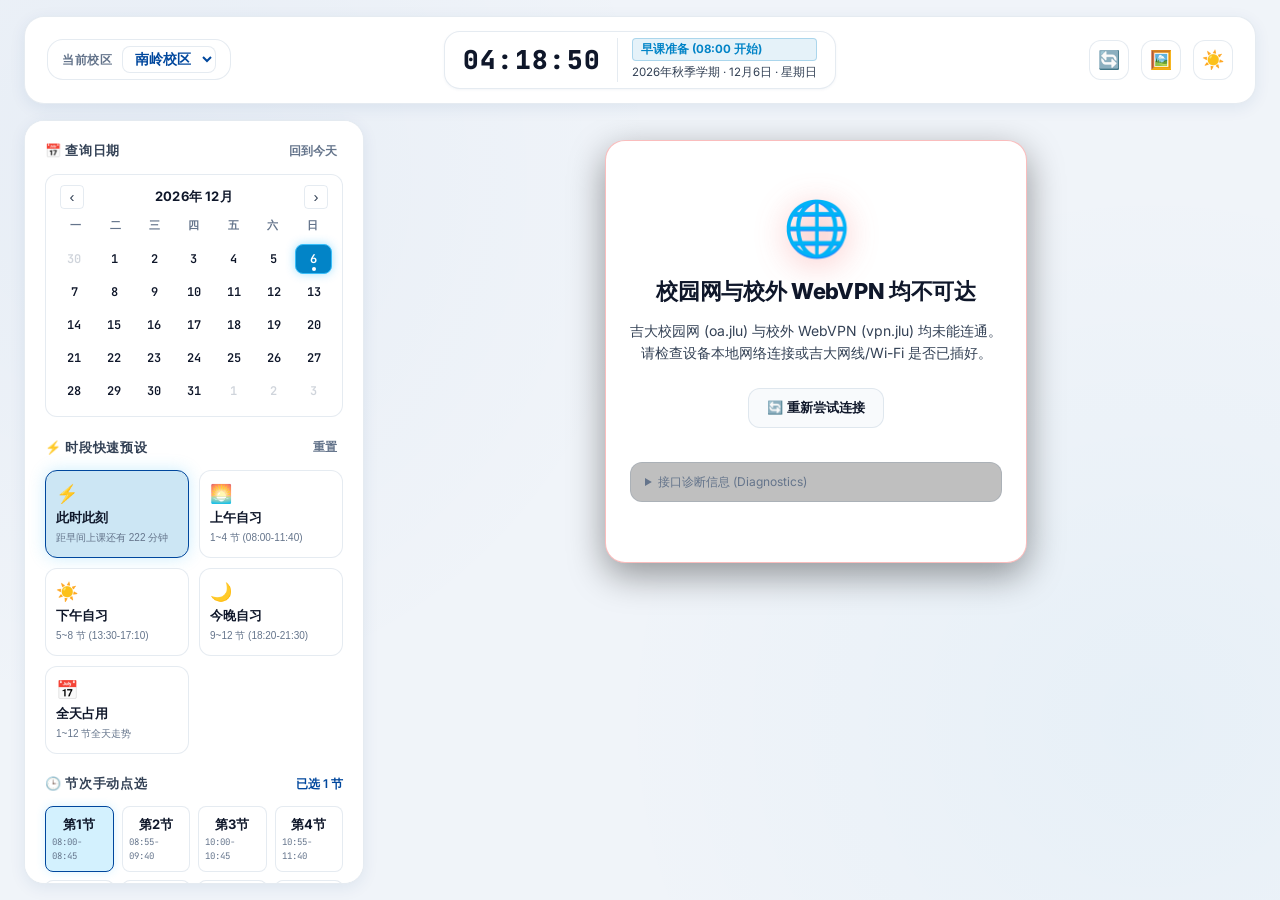
==== commit 62023b6a: "feat(ui): replace loading spinners with sleepy.gif animation in dashboard and drawer" ====
--- a/dashboard/index.html
+++ b/dashboard/index.html
@@ -173,7 +173,7 @@
       <main class="main-content">
         <!-- Real Data Loading Panel -->
         <div id="realDataLoadingPanel" class="real-data-loading-panel" style="display: none;">
-          <div class="dash-spinner"></div>
+          <img class="loading-sleepy-gif" src="../assets/sleepy.gif" alt="正在直连吉大教务处..." />
           <div class="loading-text-main">正在直连吉大教务处 (cxkxjs.do) 获取实时空闲排课...</div>
           <div class="loading-text-sub">官网接口可能变动，如果网络部有经费的话...</div>
         </div>
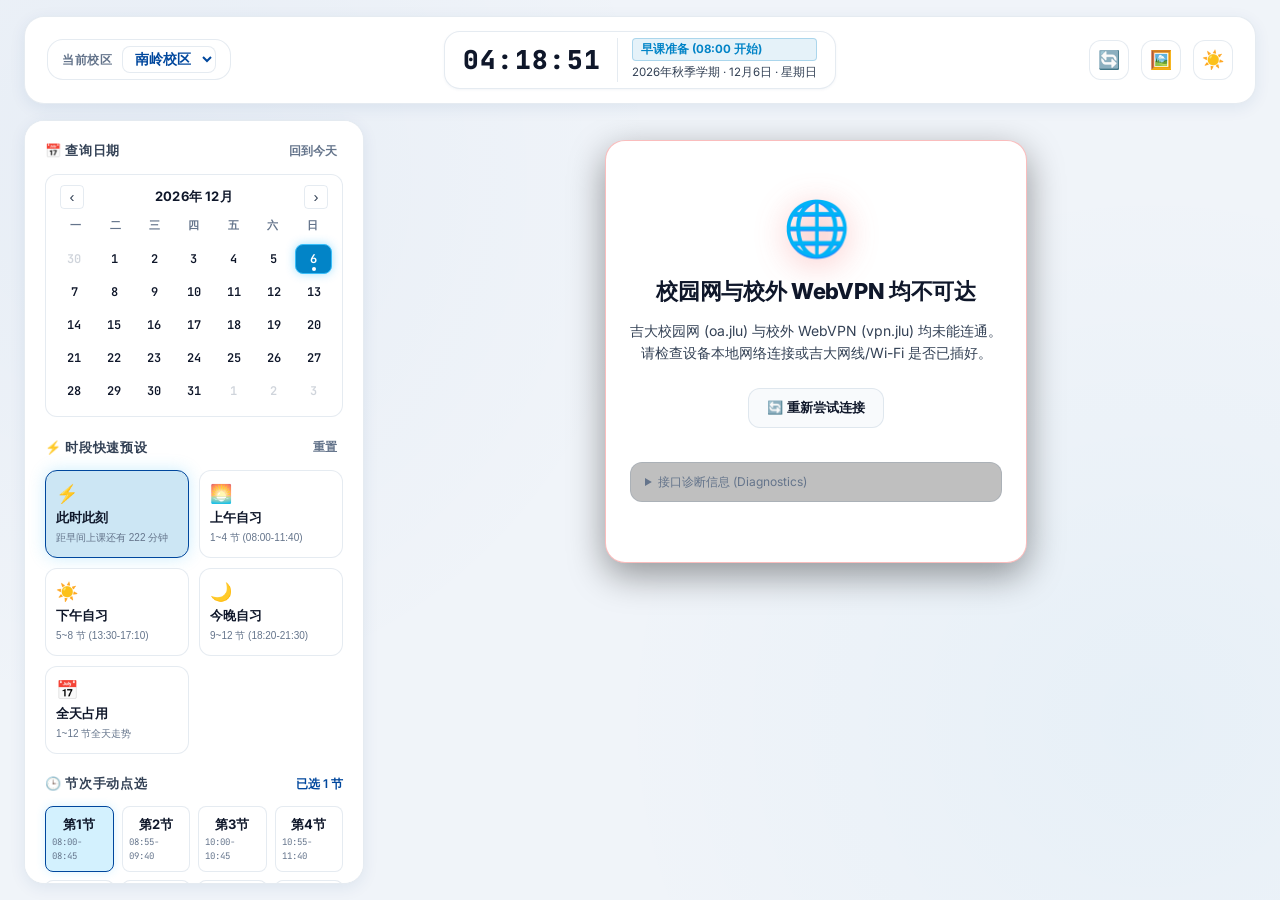
==== commit d4f234fa: "chore: add i18n locales, set default locale to zh_CN, and replace sleepy.gif with loading.gif" ====
--- a/dashboard/index.html
+++ b/dashboard/index.html
@@ -173,7 +173,7 @@
       <main class="main-content">
         <!-- Real Data Loading Panel -->
         <div id="realDataLoadingPanel" class="real-data-loading-panel" style="display: none;">
-          <img class="loading-sleepy-gif" src="../assets/sleepy.gif" alt="正在直连吉大教务处..." />
+          <img class="loading-sleepy-gif" src="../assets/loading.gif" alt="正在直连吉大教务处..." />
           <div class="loading-text-main">正在直连吉大教务处 (cxkxjs.do) 获取实时空闲排课...</div>
           <div class="loading-text-sub">官网接口可能变动，如果网络部有经费的话...</div>
         </div>
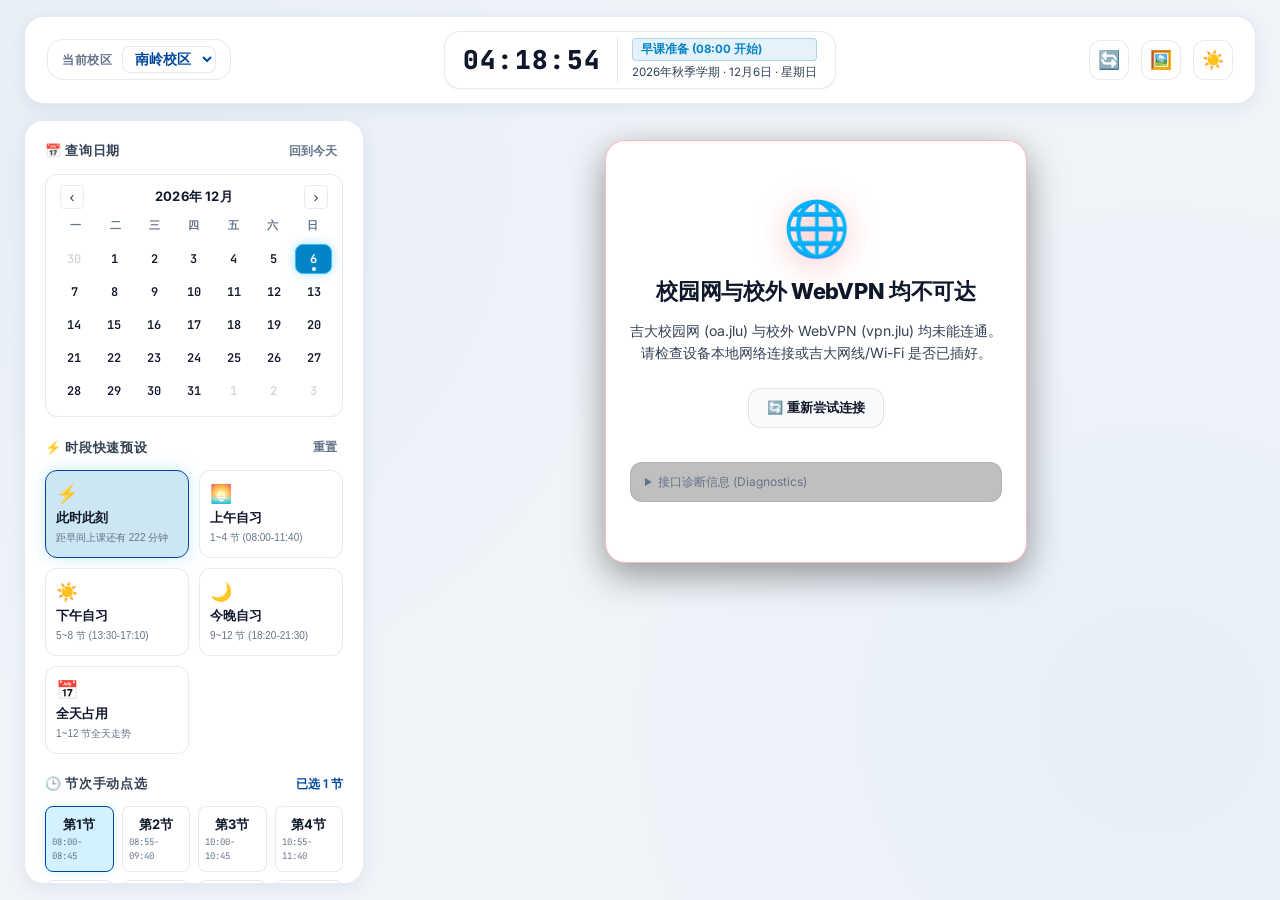
==== commit 818437f6: "fix(dashboard): 优化日期切换即时加载态并强化5s超时防卡死机制" ====
--- a/dashboard/index.html
+++ b/dashboard/index.html
@@ -174,8 +174,8 @@
         <!-- Real Data Loading Panel -->
         <div id="realDataLoadingPanel" class="real-data-loading-panel" style="display: none;">
           <img class="loading-sleepy-gif" src="../assets/loading.gif" alt="正在直连吉大教务处..." />
-          <div class="loading-text-main">正在直连吉大教务处 (cxkxjs.do) 获取实时空闲排课...</div>
-          <div class="loading-text-sub">官网接口可能变动，如果网络部有经费的话...</div>
+          <div class="loading-text-main" id="realDataLoadingTextMain">正在直连吉大教务处 (cxkxjs.do) 获取实时空闲排课...</div>
+          <div class="loading-text-sub" id="realDataLoadingTextSub">官网接口可能变动，如果网络部有经费的话...</div>
         </div>
 
         <!-- Barrier Panel (Shown when unauthenticated or network error) -->
